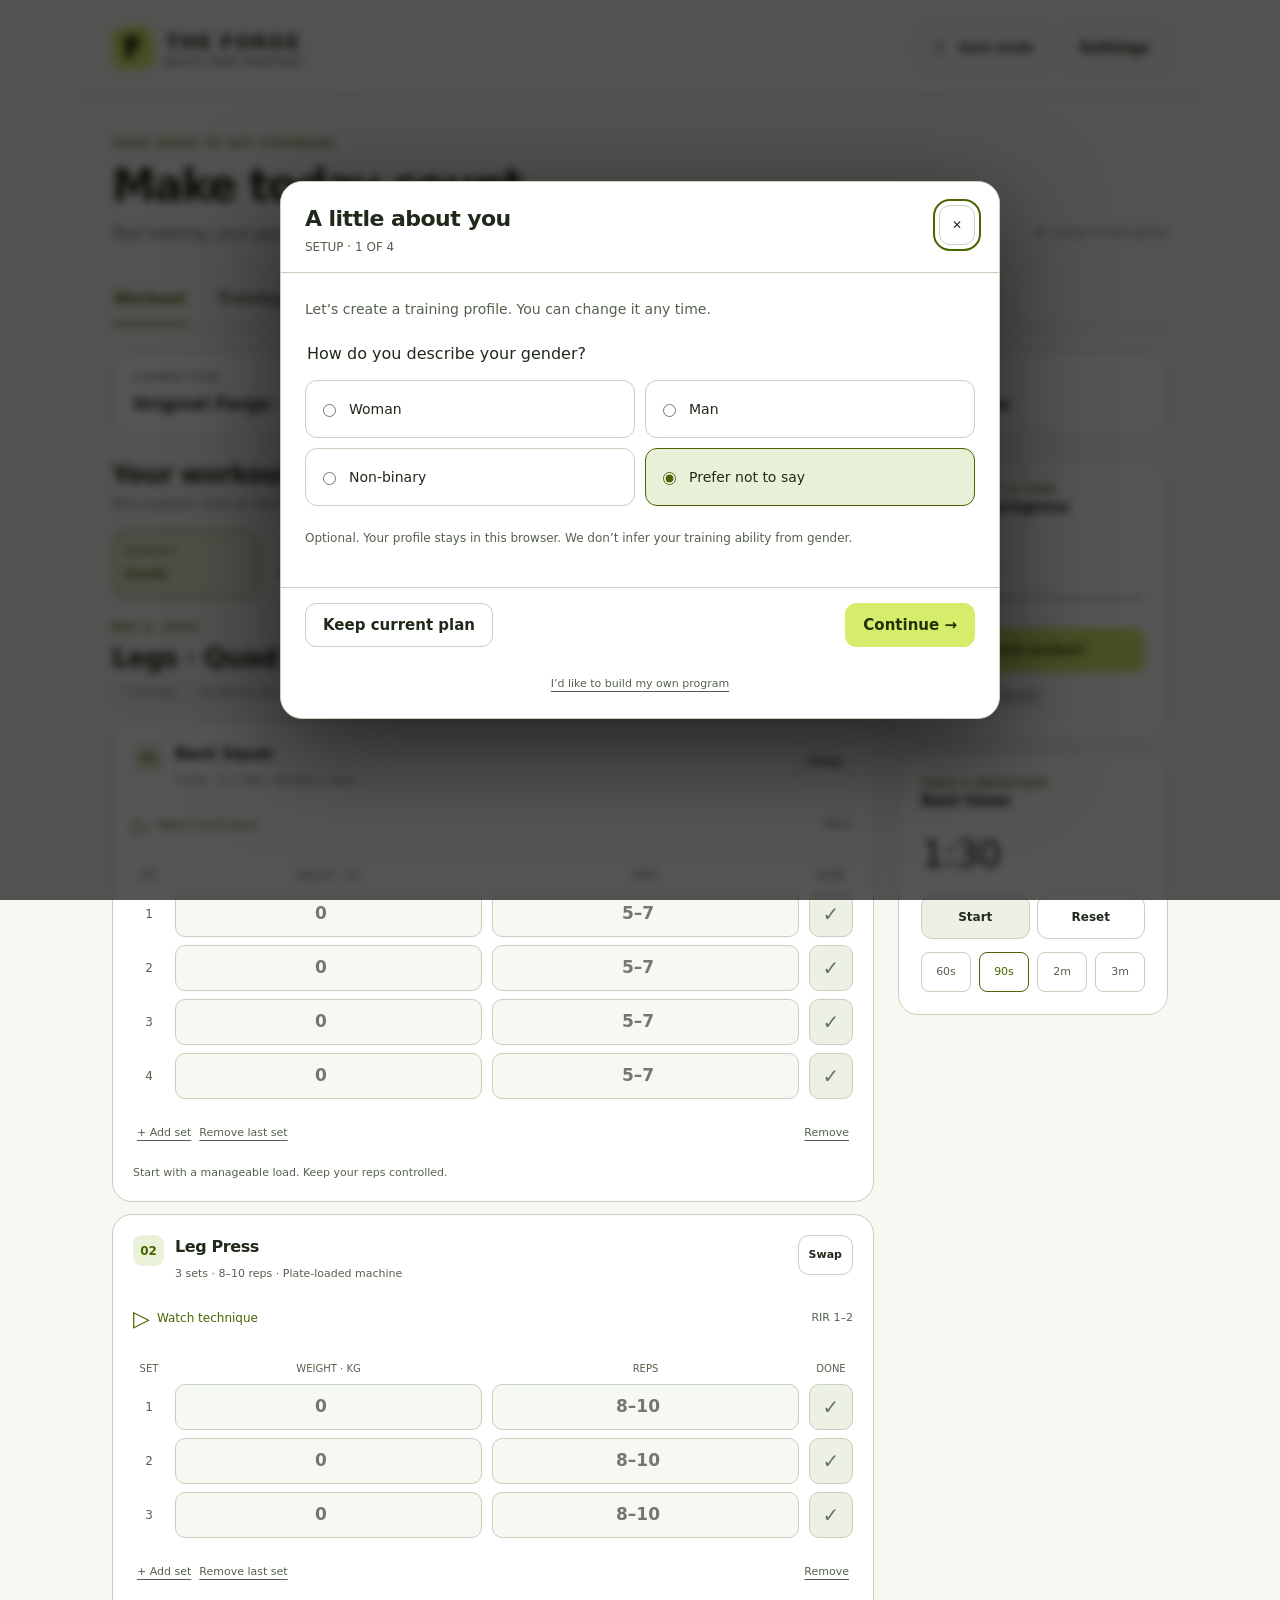
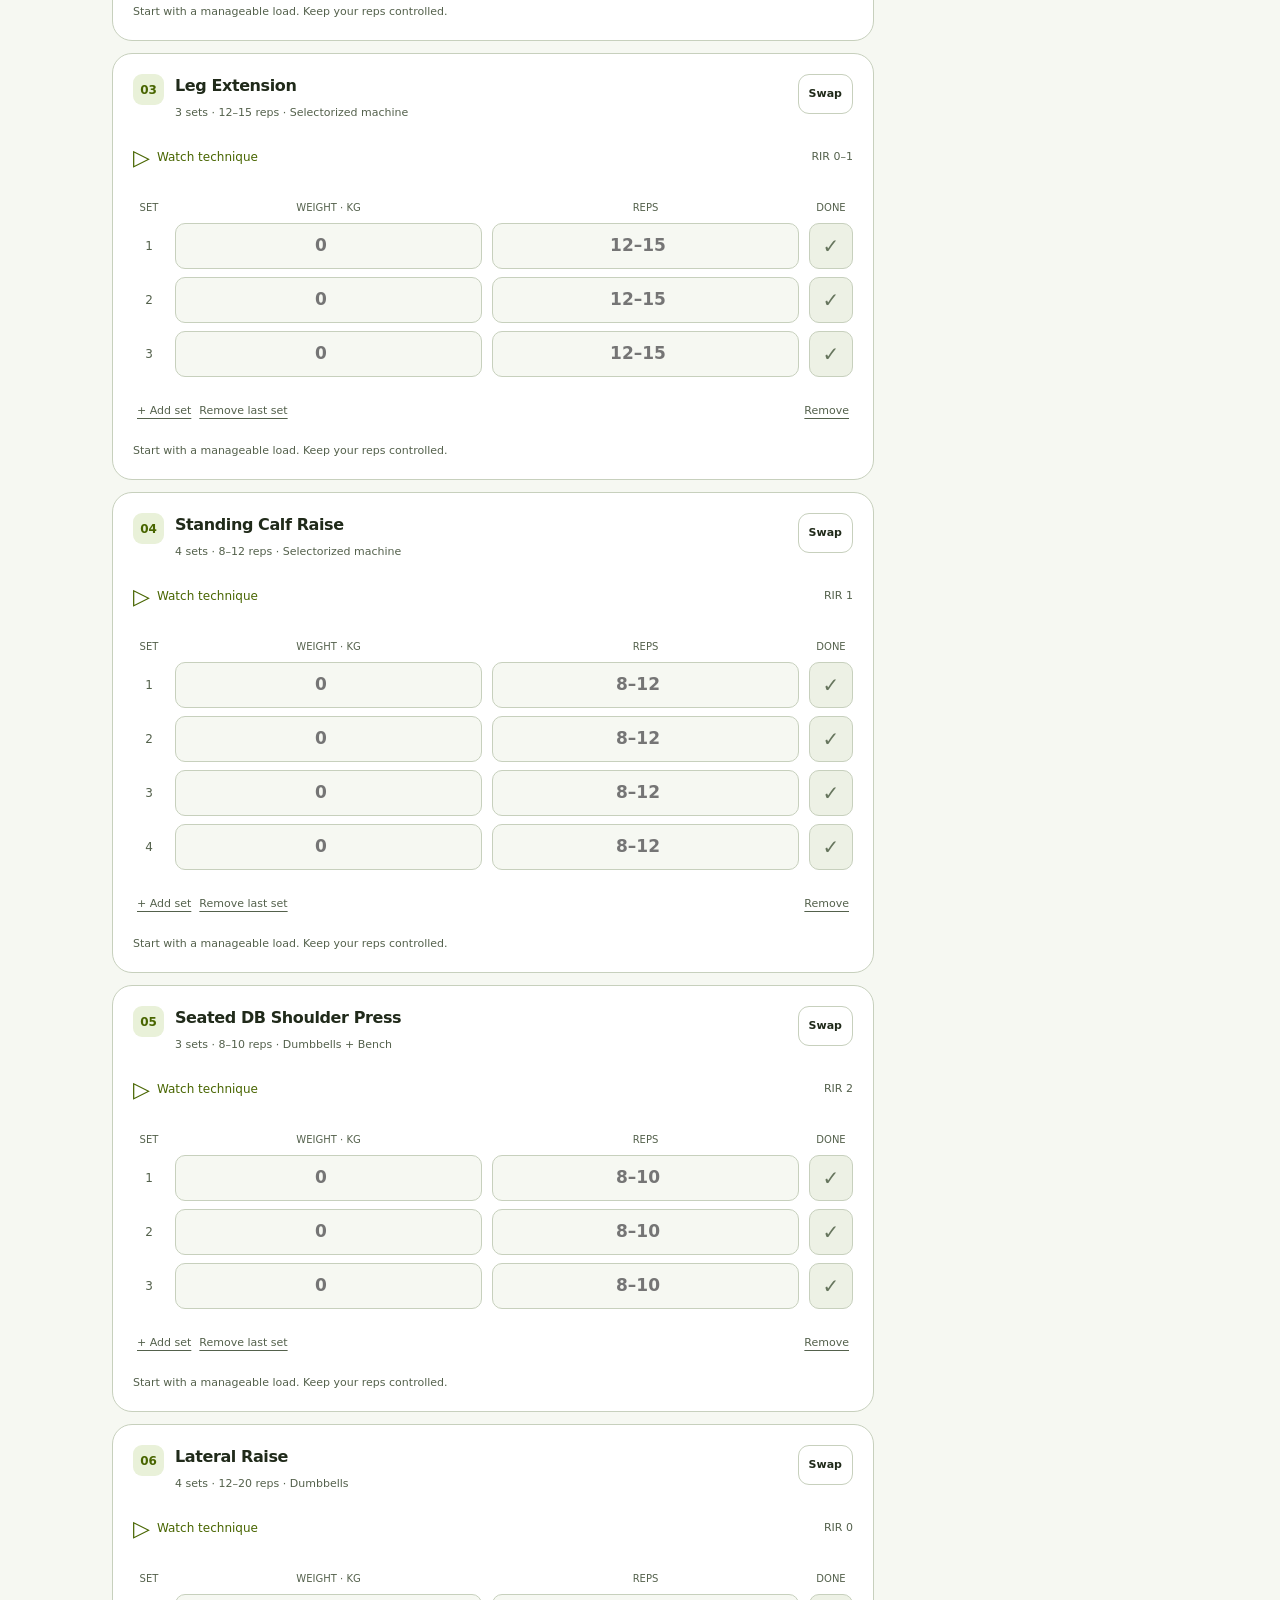
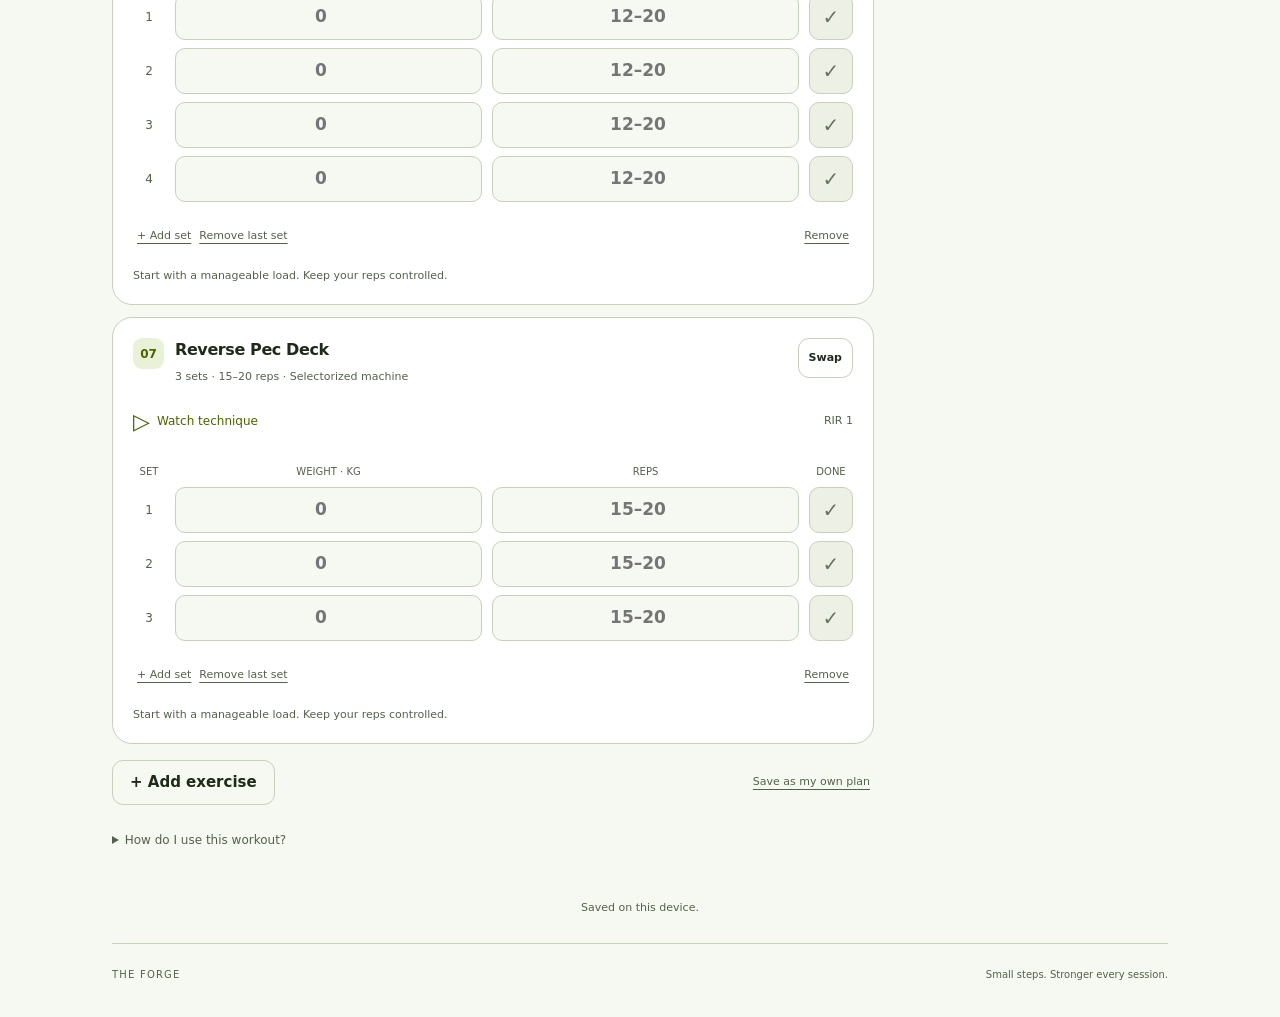
==== index.html @ 77ee07b4 "Phase 3: central exercise library and 30-program coverage" ====
<!doctype html>
<html lang="en" data-theme="dark">
<head>
  <meta charset="utf-8">
  <meta name="viewport" content="width=device-width, initial-scale=1, viewport-fit=cover">
  <meta name="theme-color" content="#111310">
  <meta name="description" content="Your training, your way. Choose a plan, swap exercises, and build your own workouts with THE FORGE.">
  <link rel="manifest" href="./manifest.webmanifest">
  <link rel="icon" href="./icon-192.png">
  <link rel="apple-touch-icon" href="./icon-192.png">
  <script src="./theme.js"></script>
  <link rel="stylesheet" href="./styles.css">
  <title>THE FORGE · Your training, your way</title>
  <script src="./exercises.js" defer></script>
  <script src="./data.js" defer></script>
  <script src="./model.js" defer></script>
  <script src="./app.js" defer></script>
</head>
<body>
  <a class="skip-link" href="#main">Skip to workout</a>
  <header class="app-header shell">
    <a class="brand" href="#workout" aria-label="The Forge home"><span class="brand-mark" aria-hidden="true">F</span><span>THE FORGE<small>BUILD YOUR EVERYDAY</small></span></a>
    <div class="header-actions">
      <button class="button subtle theme-toggle" id="themeToggle" type="button" aria-label="Switch to light mode" title="Switch to light mode"><span id="themeIcon" aria-hidden="true">☀</span><span class="theme-label" id="themeLabel">Light mode</span></button>
      <button class="button subtle" id="settingsBtn" title="Settings and backup">Settings</button>
    </div>
  </header>
  <main class="shell" id="main" tabindex="-1">
    <div class="welcome"><div><div class="eyebrow">YOUR SPACE TO GET STRONGER</div><h1>Make today count<span>.</span></h1><p>Your training, your pace. Let’s put in the work.</p></div><span class="local-label"><i></i> Saved on this device</span></div>
    <nav class="main-nav" aria-label="Main navigation">
      <button data-view="workout" aria-current="page">Workout</button>
      <button data-view="plans">Training plans</button>
      <button data-view="history">History</button>
    </nav>
    <div id="storageAlert" class="notice" role="alert" hidden></div>
    <section id="viewWorkout" aria-label="Your workout"></section>
    <section id="viewPlans" aria-label="Training plans" hidden></section>
    <section id="viewHistory" aria-label="Workout history" hidden></section>
    <p id="saveStatus" class="save-status" role="status">Your changes save automatically.</p>
    <footer>THE FORGE <span>Small steps. Stronger every session.</span></footer>
  </main>
  <dialog id="modal" aria-labelledby="modalTitle"><div id="modalContent"></div></dialog>
  <div id="toast" class="toast" role="status"></div>
  <noscript><p class="notice">Enable JavaScript to choose and log your workouts.</p></noscript>
</body>
</html>
---- styles.css ----
@charset "UTF-8";
:root{color-scheme:dark;--bg:#111310;--surface:#1a1d18;--raised:#22261f;--line:#33382e;--ink:#f1f3e9;--muted:#adb4a4;--accent:#e6fb78;--orange:#fa9b50;--good:#a6d7a1;--danger:#ffb1a3;--radius:20px;font-family:Inter,"Segoe UI",system-ui,sans-serif;font-size:15px;line-height:1.5}
*{box-sizing:border-box}body{margin:0;background:var(--bg);color:var(--ink)}button,input,select{font:inherit}button,a,input,select{touch-action:manipulation}button{cursor:pointer}button:disabled{opacity:.45;cursor:default}a{color:inherit}button,input,select,textarea{accent-color:var(--accent)}button:focus-visible,a:focus-visible,input:focus-visible,select:focus-visible,summary:focus-visible{outline:2px solid var(--accent);outline-offset:4px}[hidden]{display:none!important}.shell{width:min(1120px,100%);margin:auto;padding-inline:32px}.app-header{display:flex;align-items:center;justify-content:space-between;padding-block:26px;border-bottom:1px solid var(--line);gap:12px}.brand{text-decoration:none;display:flex;gap:12px;align-items:center;font-weight:900;font-size:19px;letter-spacing:.08em}.brand small{display:block;font-size:8px;letter-spacing:.22em;color:var(--muted);margin-top:1px}.brand-mark{display:grid;place-items:center;width:42px;height:42px;background:var(--action-bg);color:var(--action-ink);font-size:29px;font-weight:950;border-radius:12px;transform:rotate(-5deg)}.button{min-height:44px;padding:10px 17px;border:1px solid var(--line);background:var(--raised);color:var(--ink);border-radius:11px;font-weight:650;display:inline-flex;align-items:center;justify-content:center;gap:8px;text-decoration:none}.button:hover{border-color:var(--button-hover)}.button.primary{background:var(--action-bg);color:var(--action-ink);border-color:var(--action-bg)}.button.subtle{background:transparent}.button.danger{color:var(--danger)}.button.small{font-size:12px;padding:7px 12px;min-height:40px}.welcome{display:flex;align-items:end;justify-content:space-between;padding-block:38px 30px;gap:24px}.eyebrow{color:var(--accent);font-weight:750;font-size:10px;letter-spacing:.17em;text-transform:uppercase}h1{font-size:clamp(30px,4vw,44px);line-height:1.16;letter-spacing:-.045em;margin:9px 0 12px;font-weight:750}h1 span{color:var(--accent)}p{margin:0;color:var(--muted)}h2,h3{letter-spacing:-.025em;line-height:1.25}h2{font-size:25px;margin:0 0 10px}h3{font-size:18px;margin:0}.local-label{color:var(--muted);font-size:11px;white-space:nowrap;padding-bottom:4px}.local-label i{display:inline-block;width:6px;height:6px;border-radius:50%;background:var(--good);margin-right:7px}.main-nav{display:flex;border-bottom:1px solid var(--line);gap:28px;margin-bottom:26px}.main-nav button{background:transparent;color:var(--muted);border:0;min-height:50px;padding:0 2px;font-weight:700;border-bottom:2px solid transparent}.main-nav button[aria-current]{color:var(--accent);border-color:var(--accent)}.stats{display:grid;grid-template-columns:1.3fr 1fr 1fr;gap:12px;margin-bottom:24px}.stat{padding:17px 20px;background:var(--surface);border:1px solid var(--line);border-radius:15px}.stat small{display:block;color:var(--muted);font-size:11px;margin-bottom:5px}.stat strong{font-weight:650;font-size:17px}.stat em{color:var(--muted);font-style:normal;font-size:12px}.workout-layout{display:grid;grid-template-columns:minmax(0,1fr) 270px;gap:24px;align-items:start}.section-top{display:flex;align-items:center;justify-content:space-between;gap:14px;margin:0 0 16px}.section-top p{font-size:12px;margin-top:5px}.section-top h2{margin:0}.date-control{display:flex;align-items:center;gap:8px;color:var(--muted);font-size:12px;min-width:0}input,select{min-height:44px;border:1px solid var(--line);border-radius:10px;background:var(--bg);color:var(--ink);padding:9px 10px;max-width:100%}input[type=date]{font-size:12px;min-width:0}.day-tabs{display:flex;gap:8px;overflow-x:auto;padding:2px 2px 12px;scrollbar-width:thin}.day-tab{flex:1;min-width:100px;padding:12px 10px;border:1px solid var(--line);background:var(--surface);border-radius:12px;color:var(--muted);text-align:left;min-height:66px}.day-tab small{display:block;font-size:10px;margin-bottom:3px}.day-tab strong{font-size:12px;font-weight:650}.day-tab[aria-pressed=true]{color:var(--accent);border-color:var(--accent);background:var(--accent-soft)}.session-head{margin:10px 0 17px}.session-head h2{font-size:26px;margin:7px 0}.tags{display:flex;gap:7px;flex-wrap:wrap}.tag{font-size:10px;color:var(--muted);border:1px solid var(--line);border-radius:6px;padding:3px 7px}.exercise{background:var(--surface);border:1px solid var(--line);border-radius:var(--radius);padding:20px;margin-bottom:12px}.exercise.complete{border-color:var(--success-border)}.exercise-heading{display:flex;gap:12px;align-items:start;justify-content:space-between}.exercise-title{display:flex;align-items:start;gap:11px;min-width:0}.exercise-number{display:grid;place-items:center;border-radius:9px;width:31px;height:31px;flex-shrink:0;color:var(--accent);background:var(--accent-panel);font-size:12px;font-weight:700}.exercise h3{font-size:16px;margin:2px 0 4px;overflow-wrap:anywhere}.exercise small{font-size:11px;color:var(--muted)}.exercise-tools{display:flex;gap:5px}.exercise-tools .button{min-height:40px;font-size:11px;padding:8px 10px}.previous{font-size:11px;color:var(--orange);margin:13px 0 4px}.set-grid{display:grid;grid-template-columns:32px minmax(70px,1fr) minmax(70px,1fr) 44px;gap:10px;align-items:center;margin-top:8px}.set-grid.labels{font-size:10px;color:var(--muted);text-align:center;margin-top:18px}.set-num{text-align:center;color:var(--muted);font-size:12px}.set-grid input{width:100%;text-align:center;font-variant-numeric:tabular-nums;font-size:17px;font-weight:650;min-height:46px}.done{width:44px;height:46px;border:1px solid var(--line);border-radius:10px;background:var(--raised);color:var(--done-color);font-size:20px}.done[aria-pressed=true]{background:var(--action-bg);border-color:var(--action-bg);color:var(--action-ink)}.exercise-bottom{display:flex;gap:8px;justify-content:space-between;margin-top:12px;align-items:center}.text-button{background:none;border:0;color:var(--muted);padding:10px 4px;min-height:44px;font-size:11px;text-decoration:underline;text-underline-offset:4px}.text-button:hover{color:var(--ink)}.guidance{font-size:11px;color:var(--muted);margin-top:10px}.guidance.ready{color:var(--accent)}.side-card{background:var(--surface);border:1px solid var(--line);border-radius:var(--radius);padding:22px;margin-bottom:14px}.side-card h3{font-size:16px;margin-bottom:15px}.progress-count{display:flex;align-items:baseline;gap:7px;margin-top:12px}.progress-count strong{font-size:34px;font-weight:650;letter-spacing:-.05em}.progress-count span{color:var(--muted);font-size:12px}.progress-track{height:6px;background:var(--progress-track-bg);border-radius:6px;margin:12px 0 18px;overflow:hidden}.progress-bar{height:100%;background:var(--accent);transition:width .2s}.side-card .button{width:100%;margin-top:9px;font-size:12px}.side-card p{font-size:12px}.timer-value{font-size:38px;letter-spacing:-.04em;font-variant-numeric:tabular-nums;margin:8px 0 12px}.timer-actions{display:flex;gap:7px}.timer-actions .button{margin-top:0}.timer-presets{display:flex;gap:8px;margin-top:13px}.timer-presets button{flex:1;min-height:40px;background:transparent;border:1px solid var(--line);color:var(--muted);border-radius:8px;font-size:11px}.timer-presets button[aria-pressed=true]{color:var(--accent);border-color:var(--accent)}.help{font-size:12px;margin:16px 0}.help summary{color:var(--muted);cursor:pointer;padding-block:10px}.help p{padding-block:6px}.help a{color:var(--accent)}.toolbar{display:flex;gap:10px;flex-wrap:wrap;margin:20px 0}.toolbar label{display:flex;align-items:center;gap:8px;color:var(--muted);font-size:12px}.toolbar input{flex:1;min-width:150px}.plan-grid{display:grid;grid-template-columns:repeat(2,minmax(0,1fr));gap:16px}.plan-card{position:relative;background:var(--surface);border:1px solid var(--line);border-radius:var(--radius);padding:25px;display:flex;flex-direction:column;gap:14px}.plan-card.selected{border-color:var(--accent)}.plan-card .number{color:var(--accent);font-size:38px;line-height:1.1;font-weight:650;letter-spacing:-.05em}.plan-card .number span{font-size:12px;color:var(--muted);font-weight:400;letter-spacing:0;margin-left:7px}.plan-card p{font-size:13px}.plan-card .button{align-self:start;margin-top:auto}.plan-days{font-size:12px;line-height:1.8;color:var(--ink)}.plan-card.custom{background:radial-gradient(ellipse at 100% 0,var(--custom-glow),transparent 70%),var(--surface)}.pill{font-size:10px;color:var(--accent);border:1px solid var(--accent-border);border-radius:6px;padding:4px 8px;align-self:start}.empty-state{border:1px dashed var(--empty-border);border-radius:var(--radius);padding:35px;text-align:center;color:var(--muted)}.empty-state h3{color:var(--ink);margin-bottom:8px}.empty-state .button{margin-top:20px}.history-list{display:grid;gap:12px}.history-item{border:1px solid var(--line);background:var(--surface);border-radius:16px;padding:20px;display:flex;gap:20px;justify-content:space-between;align-items:center}.history-item p{font-size:12px;margin-top:7px}.history-item h3{font-size:16px}.history-actions{display:flex;gap:8px;flex-shrink:0}.save-status{font-size:11px;text-align:center;margin:25px 0;color:var(--muted);min-height:18px}footer{display:flex;justify-content:space-between;font-size:10px;color:var(--muted);border-top:1px solid var(--line);padding:23px 0 35px;letter-spacing:.12em}footer span{letter-spacing:0}.notice{padding:15px 18px;border:1px solid var(--notice-border);background:var(--notice-bg);border-radius:12px;margin-bottom:15px;font-size:13px;color:var(--notice-ink)}dialog{color:var(--ink);background:var(--surface);border:1px solid var(--line);border-radius:22px;padding:0;width:min(720px,calc(100% - 24px));max-height:90dvh;box-shadow:0 30px 100px #0009}dialog::backdrop{background:#000a;backdrop-filter:blur(4px)}.modal-header{position:sticky;top:0;background:var(--surface);display:flex;justify-content:space-between;align-items:start;gap:14px;padding:23px 24px 16px;border-bottom:1px solid var(--line);z-index:2}.modal-header h2{font-size:22px;margin-bottom:6px}.modal-header p{font-size:12px}.modal-body{padding:20px 24px 24px}.modal-footer{position:sticky;bottom:0;background:var(--surface);border-top:1px solid var(--line);padding:15px 24px;display:flex;justify-content:space-between;gap:14px;align-items:center}.modal-footer p{font-size:12px}.form-label{display:grid;gap:7px;font-size:12px;color:var(--muted);margin-bottom:14px}.library-list{display:grid;gap:8px;max-height:330px;overflow:auto}.library-item{border:1px solid var(--line);border-radius:12px;padding:12px;display:flex;justify-content:space-between;align-items:center;gap:12px}.library-item h3{font-size:14px}.library-item small{display:block;color:var(--muted);font-size:11px;margin-top:4px}.builder-list{display:grid;gap:10px;margin-top:18px}.builder-row{background:var(--bg);border:1px solid var(--line);padding:13px;border-radius:12px}.builder-row .section-top{margin-bottom:7px}.builder-row h3{font-size:14px}.builder-targets{display:grid;grid-template-columns:repeat(3,1fr);gap:8px}.builder-targets label{font-size:10px;color:var(--muted);display:grid;gap:4px}.builder-targets input{width:100%;font-size:14px}.settings-grid{display:grid;gap:12px}.settings-grid p{font-size:13px;line-height:1.7}.settings-grid .button{justify-self:start}.divider{height:1px;background:var(--line);margin:10px 0}.toast{position:fixed;bottom:25px;left:50%;transform:translate(-50%,20px);opacity:0;pointer-events:none;transition:.2s;background:var(--ink);color:var(--bg);padding:12px 20px;border-radius:12px;max-width:calc(100% - 32px);font-size:13px;box-shadow:0 10px 35px #0008;z-index:10}.toast.show{opacity:1;transform:translate(-50%,0)}.skip-link{position:fixed;top:8px;left:8px;transform:translateY(-200%);z-index:10;background:var(--action-bg);color:var(--action-ink);padding:12px}.skip-link:focus{transform:none}.wide-button{width:100%;margin-top:4px}.session-actions{display:flex;gap:12px;align-items:center;justify-content:space-between;margin-top:16px}.completed-banner{margin:15px 0;color:var(--accent);font-size:12px}.sticky-panel{position:sticky;top:20px}.muted{color:var(--muted)}
@media(max-width:850px){.shell{padding-inline:22px}.workout-layout{grid-template-columns:minmax(0,1fr) 235px;gap:16px}.side-card{padding:18px}.local-label{display:none}.stats{grid-template-columns:1.2fr 1fr 1fr}.stat{padding:14px}.stat strong{font-size:14px}}
@media(max-width:650px){.shell{padding-inline:16px}.app-header{padding-block:18px}.brand{font-size:16px;gap:9px}.brand-mark{width:36px;height:36px;font-size:26px}.app-header .button{font-size:10px;padding:8px 10px}.welcome{padding-block:28px 20px}.welcome p{font-size:12px}.eyebrow{font-size:9px}.main-nav{gap:25px;margin-bottom:20px}.main-nav button{font-size:13px}.workout-layout{display:flex;flex-direction:column;gap:20px}.workout-main,.workout-aside{width:100%}.workout-aside{order:-1}.sticky-panel{position:static;display:grid;grid-template-columns:1fr 1fr;gap:10px}.side-card{padding:15px;margin-bottom:0;border-radius:15px}.side-card h3{font-size:13px;margin-bottom:5px}.side-card .button{font-size:11px;padding-inline:8px;min-height:44px}.side-card .text-button{font-size:10px}.progress-count{margin-top:3px}.progress-count strong{font-size:28px}.progress-track{margin:7px 0 10px}.timer-value{font-size:29px;margin:3px 0 8px}.timer-presets{gap:5px;margin-top:8px}.timer-presets button{font-size:10px;min-height:35px}.stats{gap:7px;margin-bottom:16px;grid-template-columns:1.2fr .8fr .8fr}.stat{padding:11px}.stat small{font-size:9px}.stat strong{font-size:12px}.stat em{font-size:10px}.section-top{align-items:start;gap:8px}.section-top h2{font-size:20px}.date-control{display:grid;gap:3px;font-size:10px}.date-control input{font-size:11px;max-width:145px;padding:7px;min-height:40px}.exercise{padding:15px}.exercise-heading{gap:7px}.exercise-title{gap:8px}.exercise h3{font-size:14px}.exercise-number{width:26px;height:28px;font-size:10px}.exercise-tools .button{padding:7px 8px;font-size:10px}.exercise small{font-size:10px}.set-grid{gap:8px;grid-template-columns:26px minmax(60px,1fr) minmax(60px,1fr) 44px}.plan-grid{grid-template-columns:1fr}.plan-card{padding:22px}.history-item{align-items:start;flex-direction:column;gap:12px}.history-actions{width:100%}.history-actions .button{flex:1}.toolbar{gap:8px}.toolbar label{flex:1;min-width:110px;display:grid;gap:3px}.toolbar select{width:100%;font-size:12px}.modal-header{padding:18px 16px 12px}.modal-body{padding:16px}.modal-footer{padding:12px 16px}.modal-footer .button{font-size:12px}.builder-targets input{padding:8px}.session-head h2{font-size:23px}footer{font-size:9px}footer span{max-width:160px;text-align:right}.help{margin-top:12px}.session-actions{gap:8px}.session-actions .button{font-size:12px}}
.exercise-video-row{display:flex;justify-content:space-between;align-items:center;gap:12px;margin-top:10px}.video-button{border:0;background:transparent;color:var(--accent);font-size:12px;padding:8px 0;min-height:44px;display:inline-flex;align-items:center;gap:7px;white-space:nowrap}.video-button span{font-size:22px}.video-frame{aspect-ratio:16/9;background:#000}.video-frame iframe{width:100%;height:100%;border:0;display:block}.video-note{font-size:12px;line-height:1.7}.video-note a{color:var(--accent)}.preview-title{margin:24px 0 14px}.recommendation{padding:22px;border:1px solid var(--recommendation-border);border-radius:16px;background:var(--recommendation-bg);margin-top:22px;display:grid;gap:12px}.recommendation p{font-size:13px}.recommendation .button{justify-self:start}.plan-buttons{display:flex;gap:10px;flex-wrap:wrap;margin-top:auto}.choice-grid{border:0;padding:0;margin:22px 0;display:grid;grid-template-columns:1fr 1fr;gap:10px}.choice-grid legend{font-size:16px;margin-bottom:14px}.choice{border:1px solid var(--line);border-radius:12px;display:flex;align-items:center;gap:10px;padding:12px;min-height:58px;font-size:14px}.choice:has(input:checked){border-color:var(--accent);background:var(--choice-bg)}.choice input{min-height:0;max-width:20px}.onboarding{padding-block:26px}.onboarding>p{font-size:14px}.privacy-note{font-size:12px!important;line-height:1.7}.weight-label{margin-top:20px}.weight-label input{font-size:24px}.setup-custom{text-align:center;padding:0 15px 12px}.error-text{color:var(--danger)!important;font-size:13px;margin-top:12px}.builder-daybar{display:flex;align-items:center;gap:12px}.builder-daybar label{flex:1}.library-tools{display:flex;align-items:center;gap:16px}input[aria-invalid=true]{border-color:var(--danger)}
@media(max-width:650px){.exercise-video-row{align-items:start;gap:8px}.exercise-video-row>small{padding-top:12px;max-width:145px;text-align:right;font-size:9px}.video-button{font-size:11px}.choice-grid{gap:8px}.choice{font-size:12px;padding:10px}.plan-buttons .button{font-size:12px}.library-tools{gap:12px}}
@media(prefers-reduced-motion:reduce){*,*::before,*::after{transition:none!important;scroll-behavior:auto!important}}

@media(max-width:650px){.workout-aside .side-card .eyebrow{display:none}.workout-aside .side-card{padding:12px}.workout-aside .side-card h3{font-size:11px;margin:0}.workout-aside .progress-count{margin:0;line-height:1.1}.workout-aside .progress-count strong{font-size:24px}.workout-aside .progress-track{margin:6px 0}.workout-aside .side-card .text-button{display:none}.workout-aside .side-card .button{margin-top:5px}.workout-aside .timer-value{font-size:24px;line-height:1.2;margin:3px 0}.workout-aside .timer-presets{display:none}.welcome{padding-block:24px 16px}.welcome h1{margin:7px 0 9px}.welcome p{font-size:11px}.main-nav{margin-bottom:17px}.sticky-panel{gap:9px}.workout-layout{gap:17px}}

/* Shared theme tokens keep text, controls and dialogs in the same palette. */
:root{--action-bg:#e6fb78;--action-ink:#1d2410;--button-hover:#66705a;--accent-soft:#242a18;--success-border:#52634a;--accent-panel:#2c3222;--done-color:#acb3a0;--progress-track-bg:#33392c;--custom-glow:#343d20;--accent-border:#546330;--empty-border:#4c5542;--notice-border:#a97c42;--notice-bg:#3b2f1e;--notice-ink:#f5d3a3;--recommendation-border:#57643c;--recommendation-bg:#222a18;--choice-bg:#2c3320}
:root[data-theme="light"]{color-scheme:light;--bg:#f6f8f2;--surface:#ffffff;--raised:#edf1e5;--line:#c7d0bd;--ink:#202a1a;--muted:#54614c;--accent:#486500;--orange:#8b4c16;--good:#387142;--danger:#a93325;--action-bg:#d6ec6b;--action-ink:#233008;--button-hover:#718362;--accent-soft:#e7efd4;--success-border:#6b8a52;--accent-panel:#e9f1d9;--done-color:#66755d;--progress-track-bg:#dbe2d2;--custom-glow:#e8f0d5;--accent-border:#9eb56b;--empty-border:#8e9e80;--notice-border:#b18132;--notice-bg:#fff3d7;--notice-ink:#6b470b;--recommendation-border:#afc18a;--recommendation-bg:#eef4e1;--choice-bg:#e8f0d8}
.header-actions{display:flex;align-items:center;gap:10px;flex-shrink:0}.theme-toggle{gap:8px;white-space:nowrap}#themeIcon{font-size:20px;line-height:1}.theme-label{font-size:12px}.settings-grid .form-label{margin:0;max-width:320px}
@media(max-width:650px){.header-actions{gap:6px}.app-header{gap:8px}.app-header .theme-toggle{width:44px;min-width:44px;min-height:44px;padding:8px}.theme-label{display:none}.app-header #settingsBtn{padding-inline:10px}}

/* Location and home equipment choices in setup step 3. */
.location-choices{grid-template-columns:1fr}
.location-choices .choice{align-items:flex-start}
.location-choices .choice input{flex-shrink:0;margin-top:5px}
.location-choices .choice span{min-width:0}
.location-choices .choice strong{display:block;margin-bottom:6px}
.location-choices .choice small{display:block;line-height:1.6;color:var(--muted)}
#homeEquipmentFollowup[hidden]{display:none}
.equipment-help{grid-column:1/-1;margin:0}
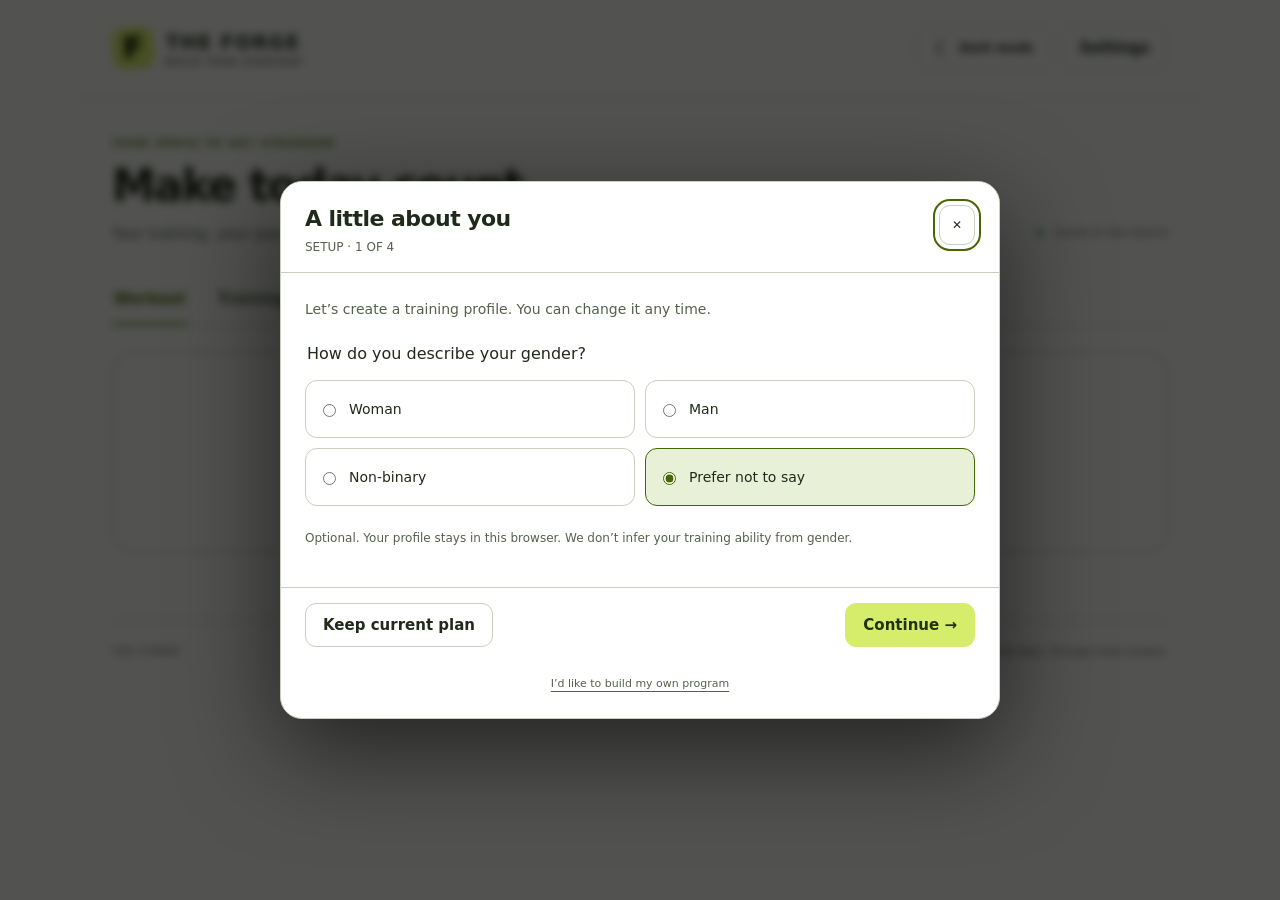
==== commit 3dee9ed9: "Complete 30-program training app, combined plans and exercise videos" ====
--- a/index.html
+++ b/index.html
@@ -1,46 +1,51 @@
-<!doctype html>
-<html lang="en" data-theme="dark">
-<head>
-  <meta charset="utf-8">
-  <meta name="viewport" content="width=device-width, initial-scale=1, viewport-fit=cover">
-  <meta name="theme-color" content="#111310">
-  <meta name="description" content="Your training, your way. Choose a plan, swap exercises, and build your own workouts with THE FORGE.">
-  <link rel="manifest" href="./manifest.webmanifest">
-  <link rel="icon" href="./icon-192.png">
-  <link rel="apple-touch-icon" href="./icon-192.png">
-  <script src="./theme.js"></script>
-  <link rel="stylesheet" href="./styles.css">
-  <title>THE FORGE · Your training, your way</title>
-  <script src="./exercises.js" defer></script>
-  <script src="./data.js" defer></script>
-  <script src="./model.js" defer></script>
-  <script src="./app.js" defer></script>
-</head>
-<body>
-  <a class="skip-link" href="#main">Skip to workout</a>
-  <header class="app-header shell">
-    <a class="brand" href="#workout" aria-label="The Forge home"><span class="brand-mark" aria-hidden="true">F</span><span>THE FORGE<small>BUILD YOUR EVERYDAY</small></span></a>
-    <div class="header-actions">
-      <button class="button subtle theme-toggle" id="themeToggle" type="button" aria-label="Switch to light mode" title="Switch to light mode"><span id="themeIcon" aria-hidden="true">☀</span><span class="theme-label" id="themeLabel">Light mode</span></button>
-      <button class="button subtle" id="settingsBtn" title="Settings and backup">Settings</button>
-    </div>
-  </header>
-  <main class="shell" id="main" tabindex="-1">
-    <div class="welcome"><div><div class="eyebrow">YOUR SPACE TO GET STRONGER</div><h1>Make today count<span>.</span></h1><p>Your training, your pace. Let’s put in the work.</p></div><span class="local-label"><i></i> Saved on this device</span></div>
-    <nav class="main-nav" aria-label="Main navigation">
-      <button data-view="workout" aria-current="page">Workout</button>
-      <button data-view="plans">Training plans</button>
-      <button data-view="history">History</button>
-    </nav>
-    <div id="storageAlert" class="notice" role="alert" hidden></div>
-    <section id="viewWorkout" aria-label="Your workout"></section>
-    <section id="viewPlans" aria-label="Training plans" hidden></section>
-    <section id="viewHistory" aria-label="Workout history" hidden></section>
-    <p id="saveStatus" class="save-status" role="status">Your changes save automatically.</p>
-    <footer>THE FORGE <span>Small steps. Stronger every session.</span></footer>
-  </main>
-  <dialog id="modal" aria-labelledby="modalTitle"><div id="modalContent"></div></dialog>
-  <div id="toast" class="toast" role="status"></div>
-  <noscript><p class="notice">Enable JavaScript to choose and log your workouts.</p></noscript>
-</body>
-</html>
+<!doctype html>
+<html lang="en" data-theme="dark">
+<head>
+  <meta charset="utf-8">
+  <meta name="viewport" content="width=device-width, initial-scale=1, viewport-fit=cover">
+  <meta name="theme-color" content="#111310">
+  <meta name="description" content="Your training, your way. Choose a plan, swap exercises, and build your own workouts with THE FORGE.">
+  <link rel="manifest" href="./manifest.webmanifest">
+  <link rel="icon" href="./icon-192.png">
+  <link rel="apple-touch-icon" href="./icon-192.png">
+  <script src="./theme.js"></script>
+  <link rel="stylesheet" href="./styles.css">
+  <title>THE FORGE · Your training, your way</title>
+  <script src="./exercises.js" defer></script>
+  <script src="./programs.js" defer></script>
+  <script src="./data.js" defer></script>
+  <script src="./program-model.js" defer></script>
+  <script src="./model.js" defer></script>
+  <script src="./program-ui.js" defer></script>
+  <script src="./app.js" defer></script>
+</head>
+<body>
+  <a class="skip-link" href="#main">Skip to workout</a>
+  <header class="app-header shell">
+    <a class="brand" href="#workout" aria-label="The Forge home"><span class="brand-mark" aria-hidden="true">F</span><span>THE FORGE<small>BUILD YOUR EVERYDAY</small></span></a>
+    <div class="header-actions">
+      <button class="button subtle theme-toggle" id="themeToggle" type="button" aria-label="Switch to light mode" title="Switch to light mode"><span id="themeIcon" aria-hidden="true">☀</span><span class="theme-label" id="themeLabel">Light mode</span></button>
+      <button class="button subtle" id="settingsBtn" title="Settings and backup">Settings</button>
+    </div>
+  </header>
+  <main class="shell" id="main" tabindex="-1">
+    <div class="welcome"><div><div class="eyebrow">YOUR SPACE TO GET STRONGER</div><h1>Make today count<span>.</span></h1><p>Your training, your pace. Let’s put in the work.</p></div><span class="local-label"><i></i> Saved on this device</span></div>
+    <nav class="main-nav" aria-label="Main navigation">
+      <button data-view="workout" aria-current="page">Workout</button>
+      <button data-view="plans">Training plans</button>
+      <button data-view="calendar">My week</button>
+      <button data-view="history">History</button>
+    </nav>
+    <div id="storageAlert" class="notice" role="alert" hidden></div>
+    <section id="viewWorkout" aria-label="Your workout"></section>
+    <section id="viewPlans" aria-label="Training plans" hidden></section>
+    <section id="viewHistory" aria-label="Workout history" hidden></section>
+    <section id="viewCalendar" aria-label="Combined weekly calendar" hidden></section>
+    <p id="saveStatus" class="save-status" role="status">Your changes save automatically.</p>
+    <footer>THE FORGE <span>Small steps. Stronger every session.</span></footer>
+  </main>
+  <dialog id="modal" aria-labelledby="modalTitle"><div id="modalContent"></div></dialog>
+  <div id="toast" class="toast" role="status"></div>
+  <noscript><p class="notice">Enable JavaScript to choose and log your workouts.</p></noscript>
+</body>
+</html>
--- a/styles.css
+++ b/styles.css
@@ -1,26 +1,74 @@
-@charset "UTF-8";
-:root{color-scheme:dark;--bg:#111310;--surface:#1a1d18;--raised:#22261f;--line:#33382e;--ink:#f1f3e9;--muted:#adb4a4;--accent:#e6fb78;--orange:#fa9b50;--good:#a6d7a1;--danger:#ffb1a3;--radius:20px;font-family:Inter,"Segoe UI",system-ui,sans-serif;font-size:15px;line-height:1.5}
-*{box-sizing:border-box}body{margin:0;background:var(--bg);color:var(--ink)}button,input,select{font:inherit}button,a,input,select{touch-action:manipulation}button{cursor:pointer}button:disabled{opacity:.45;cursor:default}a{color:inherit}button,input,select,textarea{accent-color:var(--accent)}button:focus-visible,a:focus-visible,input:focus-visible,select:focus-visible,summary:focus-visible{outline:2px solid var(--accent);outline-offset:4px}[hidden]{display:none!important}.shell{width:min(1120px,100%);margin:auto;padding-inline:32px}.app-header{display:flex;align-items:center;justify-content:space-between;padding-block:26px;border-bottom:1px solid var(--line);gap:12px}.brand{text-decoration:none;display:flex;gap:12px;align-items:center;font-weight:900;font-size:19px;letter-spacing:.08em}.brand small{display:block;font-size:8px;letter-spacing:.22em;color:var(--muted);margin-top:1px}.brand-mark{display:grid;place-items:center;width:42px;height:42px;background:var(--action-bg);color:var(--action-ink);font-size:29px;font-weight:950;border-radius:12px;transform:rotate(-5deg)}.button{min-height:44px;padding:10px 17px;border:1px solid var(--line);background:var(--raised);color:var(--ink);border-radius:11px;font-weight:650;display:inline-flex;align-items:center;justify-content:center;gap:8px;text-decoration:none}.button:hover{border-color:var(--button-hover)}.button.primary{background:var(--action-bg);color:var(--action-ink);border-color:var(--action-bg)}.button.subtle{background:transparent}.button.danger{color:var(--danger)}.button.small{font-size:12px;padding:7px 12px;min-height:40px}.welcome{display:flex;align-items:end;justify-content:space-between;padding-block:38px 30px;gap:24px}.eyebrow{color:var(--accent);font-weight:750;font-size:10px;letter-spacing:.17em;text-transform:uppercase}h1{font-size:clamp(30px,4vw,44px);line-height:1.16;letter-spacing:-.045em;margin:9px 0 12px;font-weight:750}h1 span{color:var(--accent)}p{margin:0;color:var(--muted)}h2,h3{letter-spacing:-.025em;line-height:1.25}h2{font-size:25px;margin:0 0 10px}h3{font-size:18px;margin:0}.local-label{color:var(--muted);font-size:11px;white-space:nowrap;padding-bottom:4px}.local-label i{display:inline-block;width:6px;height:6px;border-radius:50%;background:var(--good);margin-right:7px}.main-nav{display:flex;border-bottom:1px solid var(--line);gap:28px;margin-bottom:26px}.main-nav button{background:transparent;color:var(--muted);border:0;min-height:50px;padding:0 2px;font-weight:700;border-bottom:2px solid transparent}.main-nav button[aria-current]{color:var(--accent);border-color:var(--accent)}.stats{display:grid;grid-template-columns:1.3fr 1fr 1fr;gap:12px;margin-bottom:24px}.stat{padding:17px 20px;background:var(--surface);border:1px solid var(--line);border-radius:15px}.stat small{display:block;color:var(--muted);font-size:11px;margin-bottom:5px}.stat strong{font-weight:650;font-size:17px}.stat em{color:var(--muted);font-style:normal;font-size:12px}.workout-layout{display:grid;grid-template-columns:minmax(0,1fr) 270px;gap:24px;align-items:start}.section-top{display:flex;align-items:center;justify-content:space-between;gap:14px;margin:0 0 16px}.section-top p{font-size:12px;margin-top:5px}.section-top h2{margin:0}.date-control{display:flex;align-items:center;gap:8px;color:var(--muted);font-size:12px;min-width:0}input,select{min-height:44px;border:1px solid var(--line);border-radius:10px;background:var(--bg);color:var(--ink);padding:9px 10px;max-width:100%}input[type=date]{font-size:12px;min-width:0}.day-tabs{display:flex;gap:8px;overflow-x:auto;padding:2px 2px 12px;scrollbar-width:thin}.day-tab{flex:1;min-width:100px;padding:12px 10px;border:1px solid var(--line);background:var(--surface);border-radius:12px;color:var(--muted);text-align:left;min-height:66px}.day-tab small{display:block;font-size:10px;margin-bottom:3px}.day-tab strong{font-size:12px;font-weight:650}.day-tab[aria-pressed=true]{color:var(--accent);border-color:var(--accent);background:var(--accent-soft)}.session-head{margin:10px 0 17px}.session-head h2{font-size:26px;margin:7px 0}.tags{display:flex;gap:7px;flex-wrap:wrap}.tag{font-size:10px;color:var(--muted);border:1px solid var(--line);border-radius:6px;padding:3px 7px}.exercise{background:var(--surface);border:1px solid var(--line);border-radius:var(--radius);padding:20px;margin-bottom:12px}.exercise.complete{border-color:var(--success-border)}.exercise-heading{display:flex;gap:12px;align-items:start;justify-content:space-between}.exercise-title{display:flex;align-items:start;gap:11px;min-width:0}.exercise-number{display:grid;place-items:center;border-radius:9px;width:31px;height:31px;flex-shrink:0;color:var(--accent);background:var(--accent-panel);font-size:12px;font-weight:700}.exercise h3{font-size:16px;margin:2px 0 4px;overflow-wrap:anywhere}.exercise small{font-size:11px;color:var(--muted)}.exercise-tools{display:flex;gap:5px}.exercise-tools .button{min-height:40px;font-size:11px;padding:8px 10px}.previous{font-size:11px;color:var(--orange);margin:13px 0 4px}.set-grid{display:grid;grid-template-columns:32px minmax(70px,1fr) minmax(70px,1fr) 44px;gap:10px;align-items:center;margin-top:8px}.set-grid.labels{font-size:10px;color:var(--muted);text-align:center;margin-top:18px}.set-num{text-align:center;color:var(--muted);font-size:12px}.set-grid input{width:100%;text-align:center;font-variant-numeric:tabular-nums;font-size:17px;font-weight:650;min-height:46px}.done{width:44px;height:46px;border:1px solid var(--line);border-radius:10px;background:var(--raised);color:var(--done-color);font-size:20px}.done[aria-pressed=true]{background:var(--action-bg);border-color:var(--action-bg);color:var(--action-ink)}.exercise-bottom{display:flex;gap:8px;justify-content:space-between;margin-top:12px;align-items:center}.text-button{background:none;border:0;color:var(--muted);padding:10px 4px;min-height:44px;font-size:11px;text-decoration:underline;text-underline-offset:4px}.text-button:hover{color:var(--ink)}.guidance{font-size:11px;color:var(--muted);margin-top:10px}.guidance.ready{color:var(--accent)}.side-card{background:var(--surface);border:1px solid var(--line);border-radius:var(--radius);padding:22px;margin-bottom:14px}.side-card h3{font-size:16px;margin-bottom:15px}.progress-count{display:flex;align-items:baseline;gap:7px;margin-top:12px}.progress-count strong{font-size:34px;font-weight:650;letter-spacing:-.05em}.progress-count span{color:var(--muted);font-size:12px}.progress-track{height:6px;background:var(--progress-track-bg);border-radius:6px;margin:12px 0 18px;overflow:hidden}.progress-bar{height:100%;background:var(--accent);transition:width .2s}.side-card .button{width:100%;margin-top:9px;font-size:12px}.side-card p{font-size:12px}.timer-value{font-size:38px;letter-spacing:-.04em;font-variant-numeric:tabular-nums;margin:8px 0 12px}.timer-actions{display:flex;gap:7px}.timer-actions .button{margin-top:0}.timer-presets{display:flex;gap:8px;margin-top:13px}.timer-presets button{flex:1;min-height:40px;background:transparent;border:1px solid var(--line);color:var(--muted);border-radius:8px;font-size:11px}.timer-presets button[aria-pressed=true]{color:var(--accent);border-color:var(--accent)}.help{font-size:12px;margin:16px 0}.help summary{color:var(--muted);cursor:pointer;padding-block:10px}.help p{padding-block:6px}.help a{color:var(--accent)}.toolbar{display:flex;gap:10px;flex-wrap:wrap;margin:20px 0}.toolbar label{display:flex;align-items:center;gap:8px;color:var(--muted);font-size:12px}.toolbar input{flex:1;min-width:150px}.plan-grid{display:grid;grid-template-columns:repeat(2,minmax(0,1fr));gap:16px}.plan-card{position:relative;background:var(--surface);border:1px solid var(--line);border-radius:var(--radius);padding:25px;display:flex;flex-direction:column;gap:14px}.plan-card.selected{border-color:var(--accent)}.plan-card .number{color:var(--accent);font-size:38px;line-height:1.1;font-weight:650;letter-spacing:-.05em}.plan-card .number span{font-size:12px;color:var(--muted);font-weight:400;letter-spacing:0;margin-left:7px}.plan-card p{font-size:13px}.plan-card .button{align-self:start;margin-top:auto}.plan-days{font-size:12px;line-height:1.8;color:var(--ink)}.plan-card.custom{background:radial-gradient(ellipse at 100% 0,var(--custom-glow),transparent 70%),var(--surface)}.pill{font-size:10px;color:var(--accent);border:1px solid var(--accent-border);border-radius:6px;padding:4px 8px;align-self:start}.empty-state{border:1px dashed var(--empty-border);border-radius:var(--radius);padding:35px;text-align:center;color:var(--muted)}.empty-state h3{color:var(--ink);margin-bottom:8px}.empty-state .button{margin-top:20px}.history-list{display:grid;gap:12px}.history-item{border:1px solid var(--line);background:var(--surface);border-radius:16px;padding:20px;display:flex;gap:20px;justify-content:space-between;align-items:center}.history-item p{font-size:12px;margin-top:7px}.history-item h3{font-size:16px}.history-actions{display:flex;gap:8px;flex-shrink:0}.save-status{font-size:11px;text-align:center;margin:25px 0;color:var(--muted);min-height:18px}footer{display:flex;justify-content:space-between;font-size:10px;color:var(--muted);border-top:1px solid var(--line);padding:23px 0 35px;letter-spacing:.12em}footer span{letter-spacing:0}.notice{padding:15px 18px;border:1px solid var(--notice-border);background:var(--notice-bg);border-radius:12px;margin-bottom:15px;font-size:13px;color:var(--notice-ink)}dialog{color:var(--ink);background:var(--surface);border:1px solid var(--line);border-radius:22px;padding:0;width:min(720px,calc(100% - 24px));max-height:90dvh;box-shadow:0 30px 100px #0009}dialog::backdrop{background:#000a;backdrop-filter:blur(4px)}.modal-header{position:sticky;top:0;background:var(--surface);display:flex;justify-content:space-between;align-items:start;gap:14px;padding:23px 24px 16px;border-bottom:1px solid var(--line);z-index:2}.modal-header h2{font-size:22px;margin-bottom:6px}.modal-header p{font-size:12px}.modal-body{padding:20px 24px 24px}.modal-footer{position:sticky;bottom:0;background:var(--surface);border-top:1px solid var(--line);padding:15px 24px;display:flex;justify-content:space-between;gap:14px;align-items:center}.modal-footer p{font-size:12px}.form-label{display:grid;gap:7px;font-size:12px;color:var(--muted);margin-bottom:14px}.library-list{display:grid;gap:8px;max-height:330px;overflow:auto}.library-item{border:1px solid var(--line);border-radius:12px;padding:12px;display:flex;justify-content:space-between;align-items:center;gap:12px}.library-item h3{font-size:14px}.library-item small{display:block;color:var(--muted);font-size:11px;margin-top:4px}.builder-list{display:grid;gap:10px;margin-top:18px}.builder-row{background:var(--bg);border:1px solid var(--line);padding:13px;border-radius:12px}.builder-row .section-top{margin-bottom:7px}.builder-row h3{font-size:14px}.builder-targets{display:grid;grid-template-columns:repeat(3,1fr);gap:8px}.builder-targets label{font-size:10px;color:var(--muted);display:grid;gap:4px}.builder-targets input{width:100%;font-size:14px}.settings-grid{display:grid;gap:12px}.settings-grid p{font-size:13px;line-height:1.7}.settings-grid .button{justify-self:start}.divider{height:1px;background:var(--line);margin:10px 0}.toast{position:fixed;bottom:25px;left:50%;transform:translate(-50%,20px);opacity:0;pointer-events:none;transition:.2s;background:var(--ink);color:var(--bg);padding:12px 20px;border-radius:12px;max-width:calc(100% - 32px);font-size:13px;box-shadow:0 10px 35px #0008;z-index:10}.toast.show{opacity:1;transform:translate(-50%,0)}.skip-link{position:fixed;top:8px;left:8px;transform:translateY(-200%);z-index:10;background:var(--action-bg);color:var(--action-ink);padding:12px}.skip-link:focus{transform:none}.wide-button{width:100%;margin-top:4px}.session-actions{display:flex;gap:12px;align-items:center;justify-content:space-between;margin-top:16px}.completed-banner{margin:15px 0;color:var(--accent);font-size:12px}.sticky-panel{position:sticky;top:20px}.muted{color:var(--muted)}
-@media(max-width:850px){.shell{padding-inline:22px}.workout-layout{grid-template-columns:minmax(0,1fr) 235px;gap:16px}.side-card{padding:18px}.local-label{display:none}.stats{grid-template-columns:1.2fr 1fr 1fr}.stat{padding:14px}.stat strong{font-size:14px}}
-@media(max-width:650px){.shell{padding-inline:16px}.app-header{padding-block:18px}.brand{font-size:16px;gap:9px}.brand-mark{width:36px;height:36px;font-size:26px}.app-header .button{font-size:10px;padding:8px 10px}.welcome{padding-block:28px 20px}.welcome p{font-size:12px}.eyebrow{font-size:9px}.main-nav{gap:25px;margin-bottom:20px}.main-nav button{font-size:13px}.workout-layout{display:flex;flex-direction:column;gap:20px}.workout-main,.workout-aside{width:100%}.workout-aside{order:-1}.sticky-panel{position:static;display:grid;grid-template-columns:1fr 1fr;gap:10px}.side-card{padding:15px;margin-bottom:0;border-radius:15px}.side-card h3{font-size:13px;margin-bottom:5px}.side-card .button{font-size:11px;padding-inline:8px;min-height:44px}.side-card .text-button{font-size:10px}.progress-count{margin-top:3px}.progress-count strong{font-size:28px}.progress-track{margin:7px 0 10px}.timer-value{font-size:29px;margin:3px 0 8px}.timer-presets{gap:5px;margin-top:8px}.timer-presets button{font-size:10px;min-height:35px}.stats{gap:7px;margin-bottom:16px;grid-template-columns:1.2fr .8fr .8fr}.stat{padding:11px}.stat small{font-size:9px}.stat strong{font-size:12px}.stat em{font-size:10px}.section-top{align-items:start;gap:8px}.section-top h2{font-size:20px}.date-control{display:grid;gap:3px;font-size:10px}.date-control input{font-size:11px;max-width:145px;padding:7px;min-height:40px}.exercise{padding:15px}.exercise-heading{gap:7px}.exercise-title{gap:8px}.exercise h3{font-size:14px}.exercise-number{width:26px;height:28px;font-size:10px}.exercise-tools .button{padding:7px 8px;font-size:10px}.exercise small{font-size:10px}.set-grid{gap:8px;grid-template-columns:26px minmax(60px,1fr) minmax(60px,1fr) 44px}.plan-grid{grid-template-columns:1fr}.plan-card{padding:22px}.history-item{align-items:start;flex-direction:column;gap:12px}.history-actions{width:100%}.history-actions .button{flex:1}.toolbar{gap:8px}.toolbar label{flex:1;min-width:110px;display:grid;gap:3px}.toolbar select{width:100%;font-size:12px}.modal-header{padding:18px 16px 12px}.modal-body{padding:16px}.modal-footer{padding:12px 16px}.modal-footer .button{font-size:12px}.builder-targets input{padding:8px}.session-head h2{font-size:23px}footer{font-size:9px}footer span{max-width:160px;text-align:right}.help{margin-top:12px}.session-actions{gap:8px}.session-actions .button{font-size:12px}}
-.exercise-video-row{display:flex;justify-content:space-between;align-items:center;gap:12px;margin-top:10px}.video-button{border:0;background:transparent;color:var(--accent);font-size:12px;padding:8px 0;min-height:44px;display:inline-flex;align-items:center;gap:7px;white-space:nowrap}.video-button span{font-size:22px}.video-frame{aspect-ratio:16/9;background:#000}.video-frame iframe{width:100%;height:100%;border:0;display:block}.video-note{font-size:12px;line-height:1.7}.video-note a{color:var(--accent)}.preview-title{margin:24px 0 14px}.recommendation{padding:22px;border:1px solid var(--recommendation-border);border-radius:16px;background:var(--recommendation-bg);margin-top:22px;display:grid;gap:12px}.recommendation p{font-size:13px}.recommendation .button{justify-self:start}.plan-buttons{display:flex;gap:10px;flex-wrap:wrap;margin-top:auto}.choice-grid{border:0;padding:0;margin:22px 0;display:grid;grid-template-columns:1fr 1fr;gap:10px}.choice-grid legend{font-size:16px;margin-bottom:14px}.choice{border:1px solid var(--line);border-radius:12px;display:flex;align-items:center;gap:10px;padding:12px;min-height:58px;font-size:14px}.choice:has(input:checked){border-color:var(--accent);background:var(--choice-bg)}.choice input{min-height:0;max-width:20px}.onboarding{padding-block:26px}.onboarding>p{font-size:14px}.privacy-note{font-size:12px!important;line-height:1.7}.weight-label{margin-top:20px}.weight-label input{font-size:24px}.setup-custom{text-align:center;padding:0 15px 12px}.error-text{color:var(--danger)!important;font-size:13px;margin-top:12px}.builder-daybar{display:flex;align-items:center;gap:12px}.builder-daybar label{flex:1}.library-tools{display:flex;align-items:center;gap:16px}input[aria-invalid=true]{border-color:var(--danger)}
-@media(max-width:650px){.exercise-video-row{align-items:start;gap:8px}.exercise-video-row>small{padding-top:12px;max-width:145px;text-align:right;font-size:9px}.video-button{font-size:11px}.choice-grid{gap:8px}.choice{font-size:12px;padding:10px}.plan-buttons .button{font-size:12px}.library-tools{gap:12px}}
-@media(prefers-reduced-motion:reduce){*,*::before,*::after{transition:none!important;scroll-behavior:auto!important}}
-
-@media(max-width:650px){.workout-aside .side-card .eyebrow{display:none}.workout-aside .side-card{padding:12px}.workout-aside .side-card h3{font-size:11px;margin:0}.workout-aside .progress-count{margin:0;line-height:1.1}.workout-aside .progress-count strong{font-size:24px}.workout-aside .progress-track{margin:6px 0}.workout-aside .side-card .text-button{display:none}.workout-aside .side-card .button{margin-top:5px}.workout-aside .timer-value{font-size:24px;line-height:1.2;margin:3px 0}.workout-aside .timer-presets{display:none}.welcome{padding-block:24px 16px}.welcome h1{margin:7px 0 9px}.welcome p{font-size:11px}.main-nav{margin-bottom:17px}.sticky-panel{gap:9px}.workout-layout{gap:17px}}
-
-/* Shared theme tokens keep text, controls and dialogs in the same palette. */
-:root{--action-bg:#e6fb78;--action-ink:#1d2410;--button-hover:#66705a;--accent-soft:#242a18;--success-border:#52634a;--accent-panel:#2c3222;--done-color:#acb3a0;--progress-track-bg:#33392c;--custom-glow:#343d20;--accent-border:#546330;--empty-border:#4c5542;--notice-border:#a97c42;--notice-bg:#3b2f1e;--notice-ink:#f5d3a3;--recommendation-border:#57643c;--recommendation-bg:#222a18;--choice-bg:#2c3320}
-:root[data-theme="light"]{color-scheme:light;--bg:#f6f8f2;--surface:#ffffff;--raised:#edf1e5;--line:#c7d0bd;--ink:#202a1a;--muted:#54614c;--accent:#486500;--orange:#8b4c16;--good:#387142;--danger:#a93325;--action-bg:#d6ec6b;--action-ink:#233008;--button-hover:#718362;--accent-soft:#e7efd4;--success-border:#6b8a52;--accent-panel:#e9f1d9;--done-color:#66755d;--progress-track-bg:#dbe2d2;--custom-glow:#e8f0d5;--accent-border:#9eb56b;--empty-border:#8e9e80;--notice-border:#b18132;--notice-bg:#fff3d7;--notice-ink:#6b470b;--recommendation-border:#afc18a;--recommendation-bg:#eef4e1;--choice-bg:#e8f0d8}
-.header-actions{display:flex;align-items:center;gap:10px;flex-shrink:0}.theme-toggle{gap:8px;white-space:nowrap}#themeIcon{font-size:20px;line-height:1}.theme-label{font-size:12px}.settings-grid .form-label{margin:0;max-width:320px}
-@media(max-width:650px){.header-actions{gap:6px}.app-header{gap:8px}.app-header .theme-toggle{width:44px;min-width:44px;min-height:44px;padding:8px}.theme-label{display:none}.app-header #settingsBtn{padding-inline:10px}}
-
-/* Location and home equipment choices in setup step 3. */
-.location-choices{grid-template-columns:1fr}
-.location-choices .choice{align-items:flex-start}
-.location-choices .choice input{flex-shrink:0;margin-top:5px}
-.location-choices .choice span{min-width:0}
-.location-choices .choice strong{display:block;margin-bottom:6px}
-.location-choices .choice small{display:block;line-height:1.6;color:var(--muted)}
-#homeEquipmentFollowup[hidden]{display:none}
-.equipment-help{grid-column:1/-1;margin:0}
+@charset "UTF-8";
+:root{color-scheme:dark;--bg:#111310;--surface:#1a1d18;--raised:#22261f;--line:#33382e;--ink:#f1f3e9;--muted:#adb4a4;--accent:#e6fb78;--orange:#fa9b50;--good:#a6d7a1;--danger:#ffb1a3;--radius:20px;font-family:Inter,"Segoe UI",system-ui,sans-serif;font-size:15px;line-height:1.5}
+*{box-sizing:border-box}body{margin:0;background:var(--bg);color:var(--ink)}button,input,select{font:inherit}button,a,input,select{touch-action:manipulation}button{cursor:pointer}button:disabled{opacity:.45;cursor:default}a{color:inherit}button,input,select,textarea{accent-color:var(--accent)}button:focus-visible,a:focus-visible,input:focus-visible,select:focus-visible,summary:focus-visible{outline:2px solid var(--accent);outline-offset:4px}[hidden]{display:none!important}.shell{width:min(1120px,100%);margin:auto;padding-inline:32px}.app-header{display:flex;align-items:center;justify-content:space-between;padding-block:26px;border-bottom:1px solid var(--line);gap:12px}.brand{text-decoration:none;display:flex;gap:12px;align-items:center;font-weight:900;font-size:19px;letter-spacing:.08em}.brand small{display:block;font-size:8px;letter-spacing:.22em;color:var(--muted);margin-top:1px}.brand-mark{display:grid;place-items:center;width:42px;height:42px;background:var(--action-bg);color:var(--action-ink);font-size:29px;font-weight:950;border-radius:12px;transform:rotate(-5deg)}.button{min-height:44px;padding:10px 17px;border:1px solid var(--line);background:var(--raised);color:var(--ink);border-radius:11px;font-weight:650;display:inline-flex;align-items:center;justify-content:center;gap:8px;text-decoration:none}.button:hover{border-color:var(--button-hover)}.button.primary{background:var(--action-bg);color:var(--action-ink);border-color:var(--action-bg)}.button.subtle{background:transparent}.button.danger{color:var(--danger)}.button.small{font-size:12px;padding:7px 12px;min-height:40px}.welcome{display:flex;align-items:end;justify-content:space-between;padding-block:38px 30px;gap:24px}.eyebrow{color:var(--accent);font-weight:750;font-size:10px;letter-spacing:.17em;text-transform:uppercase}h1{font-size:clamp(30px,4vw,44px);line-height:1.16;letter-spacing:-.045em;margin:9px 0 12px;font-weight:750}h1 span{color:var(--accent)}p{margin:0;color:var(--muted)}h2,h3{letter-spacing:-.025em;line-height:1.25}h2{font-size:25px;margin:0 0 10px}h3{font-size:18px;margin:0}.local-label{color:var(--muted);font-size:11px;white-space:nowrap;padding-bottom:4px}.local-label i{display:inline-block;width:6px;height:6px;border-radius:50%;background:var(--good);margin-right:7px}.main-nav{display:flex;border-bottom:1px solid var(--line);gap:28px;margin-bottom:26px}.main-nav button{background:transparent;color:var(--muted);border:0;min-height:50px;padding:0 2px;font-weight:700;border-bottom:2px solid transparent}.main-nav button[aria-current]{color:var(--accent);border-color:var(--accent)}.stats{display:grid;grid-template-columns:1.3fr 1fr 1fr;gap:12px;margin-bottom:24px}.stat{padding:17px 20px;background:var(--surface);border:1px solid var(--line);border-radius:15px}.stat small{display:block;color:var(--muted);font-size:11px;margin-bottom:5px}.stat strong{font-weight:650;font-size:17px}.stat em{color:var(--muted);font-style:normal;font-size:12px}.workout-layout{display:grid;grid-template-columns:minmax(0,1fr) 270px;gap:24px;align-items:start}.section-top{display:flex;align-items:center;justify-content:space-between;gap:14px;margin:0 0 16px}.section-top p{font-size:12px;margin-top:5px}.section-top h2{margin:0}.date-control{display:flex;align-items:center;gap:8px;color:var(--muted);font-size:12px;min-width:0}input,select{min-height:44px;border:1px solid var(--line);border-radius:10px;background:var(--bg);color:var(--ink);padding:9px 10px;max-width:100%}input[type=date]{font-size:12px;min-width:0}.day-tabs{display:flex;gap:8px;overflow-x:auto;padding:2px 2px 12px;scrollbar-width:thin}.day-tab{flex:1;min-width:100px;padding:12px 10px;border:1px solid var(--line);background:var(--surface);border-radius:12px;color:var(--muted);text-align:left;min-height:66px}.day-tab small{display:block;font-size:10px;margin-bottom:3px}.day-tab strong{font-size:12px;font-weight:650}.day-tab[aria-pressed=true]{color:var(--accent);border-color:var(--accent);background:var(--accent-soft)}.session-head{margin:10px 0 17px}.session-head h2{font-size:26px;margin:7px 0}.tags{display:flex;gap:7px;flex-wrap:wrap}.tag{font-size:10px;color:var(--muted);border:1px solid var(--line);border-radius:6px;padding:3px 7px}.exercise{background:var(--surface);border:1px solid var(--line);border-radius:var(--radius);padding:20px;margin-bottom:12px}.exercise.complete{border-color:var(--success-border)}.exercise-heading{display:flex;gap:12px;align-items:start;justify-content:space-between}.exercise-title{display:flex;align-items:start;gap:11px;min-width:0}.exercise-number{display:grid;place-items:center;border-radius:9px;width:31px;height:31px;flex-shrink:0;color:var(--accent);background:var(--accent-panel);font-size:12px;font-weight:700}.exercise h3{font-size:16px;margin:2px 0 4px;overflow-wrap:anywhere}.exercise small{font-size:11px;color:var(--muted)}.exercise-tools{display:flex;gap:5px}.exercise-tools .button{min-height:40px;font-size:11px;padding:8px 10px}.previous{font-size:11px;color:var(--orange);margin:13px 0 4px}.set-grid{display:grid;grid-template-columns:32px minmax(70px,1fr) minmax(70px,1fr) 44px;gap:10px;align-items:center;margin-top:8px}.set-grid.labels{font-size:10px;color:var(--muted);text-align:center;margin-top:18px}.set-num{text-align:center;color:var(--muted);font-size:12px}.set-grid input{width:100%;text-align:center;font-variant-numeric:tabular-nums;font-size:17px;font-weight:650;min-height:46px}.done{width:44px;height:46px;border:1px solid var(--line);border-radius:10px;background:var(--raised);color:var(--done-color);font-size:20px}.done[aria-pressed=true]{background:var(--action-bg);border-color:var(--action-bg);color:var(--action-ink)}.exercise-bottom{display:flex;gap:8px;justify-content:space-between;margin-top:12px;align-items:center}.text-button{background:none;border:0;color:var(--muted);padding:10px 4px;min-height:44px;font-size:11px;text-decoration:underline;text-underline-offset:4px}.text-button:hover{color:var(--ink)}.guidance{font-size:11px;color:var(--muted);margin-top:10px}.guidance.ready{color:var(--accent)}.side-card{background:var(--surface);border:1px solid var(--line);border-radius:var(--radius);padding:22px;margin-bottom:14px}.side-card h3{font-size:16px;margin-bottom:15px}.progress-count{display:flex;align-items:baseline;gap:7px;margin-top:12px}.progress-count strong{font-size:34px;font-weight:650;letter-spacing:-.05em}.progress-count span{color:var(--muted);font-size:12px}.progress-track{height:6px;background:var(--progress-track-bg);border-radius:6px;margin:12px 0 18px;overflow:hidden}.progress-bar{height:100%;background:var(--accent);transition:width .2s}.side-card .button{width:100%;margin-top:9px;font-size:12px}.side-card p{font-size:12px}.timer-value{font-size:38px;letter-spacing:-.04em;font-variant-numeric:tabular-nums;margin:8px 0 12px}.timer-actions{display:flex;gap:7px}.timer-actions .button{margin-top:0}.timer-presets{display:flex;gap:8px;margin-top:13px}.timer-presets button{flex:1;min-height:40px;background:transparent;border:1px solid var(--line);color:var(--muted);border-radius:8px;font-size:11px}.timer-presets button[aria-pressed=true]{color:var(--accent);border-color:var(--accent)}.help{font-size:12px;margin:16px 0}.help summary{color:var(--muted);cursor:pointer;padding-block:10px}.help p{padding-block:6px}.help a{color:var(--accent)}.toolbar{display:flex;gap:10px;flex-wrap:wrap;margin:20px 0}.toolbar label{display:flex;align-items:center;gap:8px;color:var(--muted);font-size:12px}.toolbar input{flex:1;min-width:150px}.plan-grid{display:grid;grid-template-columns:repeat(2,minmax(0,1fr));gap:16px}.plan-card{position:relative;background:var(--surface);border:1px solid var(--line);border-radius:var(--radius);padding:25px;display:flex;flex-direction:column;gap:14px}.plan-card.selected{border-color:var(--accent)}.plan-card .number{color:var(--accent);font-size:38px;line-height:1.1;font-weight:650;letter-spacing:-.05em}.plan-card .number span{font-size:12px;color:var(--muted);font-weight:400;letter-spacing:0;margin-left:7px}.plan-card p{font-size:13px}.plan-card .button{align-self:start;margin-top:auto}.plan-days{font-size:12px;line-height:1.8;color:var(--ink)}.plan-card.custom{background:radial-gradient(ellipse at 100% 0,var(--custom-glow),transparent 70%),var(--surface)}.pill{font-size:10px;color:var(--accent);border:1px solid var(--accent-border);border-radius:6px;padding:4px 8px;align-self:start}.empty-state{border:1px dashed var(--empty-border);border-radius:var(--radius);padding:35px;text-align:center;color:var(--muted)}.empty-state h3{color:var(--ink);margin-bottom:8px}.empty-state .button{margin-top:20px}.history-list{display:grid;gap:12px}.history-item{border:1px solid var(--line);background:var(--surface);border-radius:16px;padding:20px;display:flex;gap:20px;justify-content:space-between;align-items:center}.history-item p{font-size:12px;margin-top:7px}.history-item h3{font-size:16px}.history-actions{display:flex;gap:8px;flex-shrink:0}.save-status{font-size:11px;text-align:center;margin:25px 0;color:var(--muted);min-height:18px}footer{display:flex;justify-content:space-between;font-size:10px;color:var(--muted);border-top:1px solid var(--line);padding:23px 0 35px;letter-spacing:.12em}footer span{letter-spacing:0}.notice{padding:15px 18px;border:1px solid var(--notice-border);background:var(--notice-bg);border-radius:12px;margin-bottom:15px;font-size:13px;color:var(--notice-ink)}dialog{color:var(--ink);background:var(--surface);border:1px solid var(--line);border-radius:22px;padding:0;width:min(720px,calc(100% - 24px));max-height:90dvh;box-shadow:0 30px 100px #0009}dialog::backdrop{background:#000a;backdrop-filter:blur(4px)}.modal-header{position:sticky;top:0;background:var(--surface);display:flex;justify-content:space-between;align-items:start;gap:14px;padding:23px 24px 16px;border-bottom:1px solid var(--line);z-index:2}.modal-header h2{font-size:22px;margin-bottom:6px}.modal-header p{font-size:12px}.modal-body{padding:20px 24px 24px}.modal-footer{position:sticky;bottom:0;background:var(--surface);border-top:1px solid var(--line);padding:15px 24px;display:flex;justify-content:space-between;gap:14px;align-items:center}.modal-footer p{font-size:12px}.form-label{display:grid;gap:7px;font-size:12px;color:var(--muted);margin-bottom:14px}.library-list{display:grid;gap:8px;max-height:330px;overflow:auto}.library-item{border:1px solid var(--line);border-radius:12px;padding:12px;display:flex;justify-content:space-between;align-items:center;gap:12px}.library-item h3{font-size:14px}.library-item small{display:block;color:var(--muted);font-size:11px;margin-top:4px}.builder-list{display:grid;gap:10px;margin-top:18px}.builder-row{background:var(--bg);border:1px solid var(--line);padding:13px;border-radius:12px}.builder-row .section-top{margin-bottom:7px}.builder-row h3{font-size:14px}.builder-targets{display:grid;grid-template-columns:repeat(3,1fr);gap:8px}.builder-targets label{font-size:10px;color:var(--muted);display:grid;gap:4px}.builder-targets input{width:100%;font-size:14px}.settings-grid{display:grid;gap:12px}.settings-grid p{font-size:13px;line-height:1.7}.settings-grid .button{justify-self:start}.divider{height:1px;background:var(--line);margin:10px 0}.toast{position:fixed;bottom:25px;left:50%;transform:translate(-50%,20px);opacity:0;pointer-events:none;transition:.2s;background:var(--ink);color:var(--bg);padding:12px 20px;border-radius:12px;max-width:calc(100% - 32px);font-size:13px;box-shadow:0 10px 35px #0008;z-index:10}.toast.show{opacity:1;transform:translate(-50%,0)}.skip-link{position:fixed;top:8px;left:8px;transform:translateY(-200%);z-index:10;background:var(--action-bg);color:var(--action-ink);padding:12px}.skip-link:focus{transform:none}.wide-button{width:100%;margin-top:4px}.session-actions{display:flex;gap:12px;align-items:center;justify-content:space-between;margin-top:16px}.completed-banner{margin:15px 0;color:var(--accent);font-size:12px}.sticky-panel{position:sticky;top:20px}.muted{color:var(--muted)}
+@media(max-width:850px){.shell{padding-inline:22px}.workout-layout{grid-template-columns:minmax(0,1fr) 235px;gap:16px}.side-card{padding:18px}.local-label{display:none}.stats{grid-template-columns:1.2fr 1fr 1fr}.stat{padding:14px}.stat strong{font-size:14px}}
+@media(max-width:650px){.shell{padding-inline:16px}.app-header{padding-block:18px}.brand{font-size:16px;gap:9px}.brand-mark{width:36px;height:36px;font-size:26px}.app-header .button{font-size:10px;padding:8px 10px}.welcome{padding-block:28px 20px}.welcome p{font-size:12px}.eyebrow{font-size:9px}.main-nav{gap:25px;margin-bottom:20px}.main-nav button{font-size:13px}.workout-layout{display:flex;flex-direction:column;gap:20px}.workout-main,.workout-aside{width:100%}.workout-aside{order:-1}.sticky-panel{position:static;display:grid;grid-template-columns:1fr 1fr;gap:10px}.side-card{padding:15px;margin-bottom:0;border-radius:15px}.side-card h3{font-size:13px;margin-bottom:5px}.side-card .button{font-size:11px;padding-inline:8px;min-height:44px}.side-card .text-button{font-size:10px}.progress-count{margin-top:3px}.progress-count strong{font-size:28px}.progress-track{margin:7px 0 10px}.timer-value{font-size:29px;margin:3px 0 8px}.timer-presets{gap:5px;margin-top:8px}.timer-presets button{font-size:10px;min-height:35px}.stats{gap:7px;margin-bottom:16px;grid-template-columns:1.2fr .8fr .8fr}.stat{padding:11px}.stat small{font-size:9px}.stat strong{font-size:12px}.stat em{font-size:10px}.section-top{align-items:start;gap:8px}.section-top h2{font-size:20px}.date-control{display:grid;gap:3px;font-size:10px}.date-control input{font-size:11px;max-width:145px;padding:7px;min-height:40px}.exercise{padding:15px}.exercise-heading{gap:7px}.exercise-title{gap:8px}.exercise h3{font-size:14px}.exercise-number{width:26px;height:28px;font-size:10px}.exercise-tools .button{padding:7px 8px;font-size:10px}.exercise small{font-size:10px}.set-grid{gap:8px;grid-template-columns:26px minmax(60px,1fr) minmax(60px,1fr) 44px}.plan-grid{grid-template-columns:1fr}.plan-card{padding:22px}.history-item{align-items:start;flex-direction:column;gap:12px}.history-actions{width:100%}.history-actions .button{flex:1}.toolbar{gap:8px}.toolbar label{flex:1;min-width:110px;display:grid;gap:3px}.toolbar select{width:100%;font-size:12px}.modal-header{padding:18px 16px 12px}.modal-body{padding:16px}.modal-footer{padding:12px 16px}.modal-footer .button{font-size:12px}.builder-targets input{padding:8px}.session-head h2{font-size:23px}footer{font-size:9px}footer span{max-width:160px;text-align:right}.help{margin-top:12px}.session-actions{gap:8px}.session-actions .button{font-size:12px}}
+.exercise-video-row{display:flex;justify-content:space-between;align-items:center;gap:12px;margin-top:10px}.video-button{border:0;background:transparent;color:var(--accent);font-size:12px;padding:8px 0;min-height:44px;display:inline-flex;align-items:center;gap:7px;white-space:nowrap}.video-button span{font-size:22px}.video-frame{aspect-ratio:16/9;background:#000}.video-frame iframe{width:100%;height:100%;border:0;display:block}.video-note{font-size:12px;line-height:1.7}.video-note a{color:var(--accent)}.preview-title{margin:24px 0 14px}.recommendation{padding:22px;border:1px solid var(--recommendation-border);border-radius:16px;background:var(--recommendation-bg);margin-top:22px;display:grid;gap:12px}.recommendation p{font-size:13px}.recommendation .button{justify-self:start}.plan-buttons{display:flex;gap:10px;flex-wrap:wrap;margin-top:auto}.choice-grid{border:0;padding:0;margin:22px 0;display:grid;grid-template-columns:1fr 1fr;gap:10px}.choice-grid legend{font-size:16px;margin-bottom:14px}.choice{border:1px solid var(--line);border-radius:12px;display:flex;align-items:center;gap:10px;padding:12px;min-height:58px;font-size:14px}.choice:has(input:checked){border-color:var(--accent);background:var(--choice-bg)}.choice input{min-height:0;max-width:20px}.onboarding{padding-block:26px}.onboarding>p{font-size:14px}.privacy-note{font-size:12px!important;line-height:1.7}.weight-label{margin-top:20px}.weight-label input{font-size:24px}.setup-custom{text-align:center;padding:0 15px 12px}.error-text{color:var(--danger)!important;font-size:13px;margin-top:12px}.builder-daybar{display:flex;align-items:center;gap:12px}.builder-daybar label{flex:1}.library-tools{display:flex;align-items:center;gap:16px}input[aria-invalid=true]{border-color:var(--danger)}
+@media(max-width:650px){.exercise-video-row{align-items:start;gap:8px}.exercise-video-row>small{padding-top:12px;max-width:145px;text-align:right;font-size:9px}.video-button{font-size:11px}.choice-grid{gap:8px}.choice{font-size:12px;padding:10px}.plan-buttons .button{font-size:12px}.library-tools{gap:12px}}
+@media(prefers-reduced-motion:reduce){*,*::before,*::after{transition:none!important;scroll-behavior:auto!important}}
+
+@media(max-width:650px){.workout-aside .side-card .eyebrow{display:none}.workout-aside .side-card{padding:12px}.workout-aside .side-card h3{font-size:11px;margin:0}.workout-aside .progress-count{margin:0;line-height:1.1}.workout-aside .progress-count strong{font-size:24px}.workout-aside .progress-track{margin:6px 0}.workout-aside .side-card .text-button{display:none}.workout-aside .side-card .button{margin-top:5px}.workout-aside .timer-value{font-size:24px;line-height:1.2;margin:3px 0}.workout-aside .timer-presets{display:none}.welcome{padding-block:24px 16px}.welcome h1{margin:7px 0 9px}.welcome p{font-size:11px}.main-nav{margin-bottom:17px}.sticky-panel{gap:9px}.workout-layout{gap:17px}}
+
+/* Shared theme tokens keep text, controls and dialogs in the same palette. */
+:root{--action-bg:#e6fb78;--action-ink:#1d2410;--button-hover:#66705a;--accent-soft:#242a18;--success-border:#52634a;--accent-panel:#2c3222;--done-color:#acb3a0;--progress-track-bg:#33392c;--custom-glow:#343d20;--accent-border:#546330;--empty-border:#4c5542;--notice-border:#a97c42;--notice-bg:#3b2f1e;--notice-ink:#f5d3a3;--recommendation-border:#57643c;--recommendation-bg:#222a18;--choice-bg:#2c3320}
+:root[data-theme="light"]{color-scheme:light;--bg:#f6f8f2;--surface:#ffffff;--raised:#edf1e5;--line:#c7d0bd;--ink:#202a1a;--muted:#54614c;--accent:#486500;--orange:#8b4c16;--good:#387142;--danger:#a93325;--action-bg:#d6ec6b;--action-ink:#233008;--button-hover:#718362;--accent-soft:#e7efd4;--success-border:#6b8a52;--accent-panel:#e9f1d9;--done-color:#66755d;--progress-track-bg:#dbe2d2;--custom-glow:#e8f0d5;--accent-border:#9eb56b;--empty-border:#8e9e80;--notice-border:#b18132;--notice-bg:#fff3d7;--notice-ink:#6b470b;--recommendation-border:#afc18a;--recommendation-bg:#eef4e1;--choice-bg:#e8f0d8}
+.header-actions{display:flex;align-items:center;gap:10px;flex-shrink:0}.theme-toggle{gap:8px;white-space:nowrap}#themeIcon{font-size:20px;line-height:1}.theme-label{font-size:12px}.settings-grid .form-label{margin:0;max-width:320px}
+@media(max-width:650px){.header-actions{gap:6px}.app-header{gap:8px}.app-header .theme-toggle{width:44px;min-width:44px;min-height:44px;padding:8px}.theme-label{display:none}.app-header #settingsBtn{padding-inline:10px}}
+
+/* Location and home equipment choices in setup step 3. */
+.location-choices{grid-template-columns:1fr}
+.location-choices .choice{align-items:flex-start}
+.location-choices .choice input{flex-shrink:0;margin-top:5px}
+.location-choices .choice span{min-width:0}
+.location-choices .choice strong{display:block;margin-bottom:6px}
+.location-choices .choice small{display:block;line-height:1.6;color:var(--muted)}
+#homeEquipmentFollowup[hidden]{display:none}
+.equipment-help{grid-column:1/-1;margin:0}
+
+/* Program catalog, combined calendar, and accessible exercise details. */
+.catalog-toolbar{display:grid;grid-template-columns:repeat(3,minmax(0,1fr));gap:14px;margin:24px 0 12px}
+.catalog-toolbar label,.calendar-controls label,.program-controls label,.workout-program-picker label{display:flex;flex-direction:column;gap:6px;font-size:12px;font-weight:650;color:var(--muted);min-width:0}
+.catalog-toolbar input,.catalog-toolbar select,.program-controls input,.program-controls select,.calendar-controls input,.workout-program-picker select{width:100%;min-width:0}
+.filter-check{display:flex;align-items:center;gap:10px;min-height:44px;font-size:13px;line-height:1.6;margin-block:8px}
+.filter-check input[type=checkbox]{width:18px;height:18px;min-height:0;flex-shrink:0}
+.program-facts{font-weight:650}.mismatch{color:var(--orange)}
+.custom-plans{margin-block:36px}.custom-plans>.plan-grid{margin-top:20px}
+.calendar-controls{display:flex;align-items:end;gap:8px;flex-wrap:wrap}
+.calendar-controls label{max-width:180px}
+.weekly-calendar{display:grid;grid-template-columns:repeat(7,minmax(0,1fr));gap:8px;margin-block:22px}
+.calendar-day{min-width:0;border:1px solid var(--line);border-radius:14px;background:var(--surface);padding:12px 8px}
+.calendar-day.today{border-color:var(--accent)}
+.calendar-day h3{font-size:13px;margin:0}.calendar-day time{font-size:11px;color:var(--muted)}
+.calendar-rest{font-size:13px;color:var(--muted);padding:20px 0}
+.calendar-session{display:flex;flex-direction:column;align-items:flex-start;gap:6px;text-align:left;width:100%;min-height:70px;border:1px solid var(--line);border-radius:10px;background:var(--raised);color:var(--ink);padding:10px 8px;margin-top:12px;overflow-wrap:anywhere;white-space:normal}
+.calendar-session strong{font-size:12px}.calendar-session span,.calendar-session small{font-size:11px;color:var(--muted)}
+.calendar-session:hover{border-color:var(--accent)}
+.active-list{margin-top:28px}.active-row{display:flex;align-items:center;gap:14px;padding:16px 0;border-bottom:1px solid var(--line);flex-wrap:wrap}
+.active-row>strong,.active-row>div{flex:1;min-width:150px}.active-row small{display:block;color:var(--muted);margin-top:5px}
+.overlap-warning summary{cursor:pointer;font-weight:700;min-height:36px}
+.overlap-warning ul{padding-left:22px}.overlap-warning li{margin:10px 0}.overlap-warning p{font-size:12px;line-height:1.7}
+.volume-grid{display:grid;grid-template-columns:repeat(3,minmax(0,1fr));gap:10px;margin-top:14px}
+.volume-grid>div{display:flex;justify-content:space-between;gap:10px;border-bottom:1px solid var(--line);padding:8px;font-size:12px}
+.program-preview details{margin:18px 0;border-top:1px solid var(--line);padding-top:12px}
+.program-preview summary,.warmup-card summary{cursor:pointer;min-height:40px;display:flex;align-items:center;font-weight:700}
+.program-preview p,.program-preview li,.exercise-details p,.exercise-details li{font-size:14px;line-height:1.8;overflow-wrap:anywhere}
+.program-preview h4{margin:18px 0 8px}
+.program-controls{display:grid;grid-template-columns:repeat(3,minmax(0,1fr));gap:14px;margin:22px 0}
+.preview-day{margin:20px 0}.preview-day h3{font-size:17px}
+.prescription{display:flex;justify-content:space-between;align-items:center;gap:12px;padding:12px 0;border-bottom:1px solid var(--line)}
+.prescription>div{min-width:0}.prescription strong{display:block;font-size:14px}
+.prescription small{display:block;font-size:12px;color:var(--muted);margin-top:5px;line-height:1.6}
+.prescription p{font-size:12px;margin:6px 0;color:var(--muted)}
+.prescription button{flex-shrink:0}
+.warmup-card{background:var(--surface);border:1px solid var(--line);border-radius:16px;padding:16px 20px;margin-block:20px}
+.workout-program-picker{display:flex;align-items:end;justify-content:space-between;gap:14px;flex-wrap:wrap;margin-block:20px}
+.workout-program-picker label{flex:1;max-width:480px}
+.target-note{font-size:13px;color:var(--muted);line-height:1.7}.exercise-rest{margin:0 0 14px}
+.set-grid input:disabled{opacity:.35}
+.exercise-details h3{margin-top:24px}.exercise-details li{margin-block:7px}
+.exercise-details .video-frame{min-height:200px}
+.video-selection{margin-top:28px;border-top:1px solid var(--line);padding-top:14px}
+.video-selection summary{cursor:pointer;min-height:44px;font-weight:650}
+#videoInputError{color:var(--danger)}#videoStatus{font-size:13px}
+@media(max-width:900px){.weekly-calendar{grid-template-columns:repeat(2,minmax(0,1fr))}.calendar-day{padding:16px}.calendar-day h3{font-size:15px}.calendar-session strong{font-size:14px}.catalog-toolbar{grid-template-columns:repeat(2,minmax(0,1fr))}.program-controls{grid-template-columns:1fr}}
+@media(max-width:560px){.weekly-calendar{grid-template-columns:1fr}.catalog-toolbar{grid-template-columns:1fr 1fr;gap:10px}.catalog-toolbar label:first-child{grid-column:1/-1}.volume-grid{grid-template-columns:1fr}.active-row{gap:8px}.warmup-card{padding:12px}.prescription{align-items:flex-start}.prescription button{font-size:12px}.calendar-controls{width:100%}.calendar-controls label{max-width:none;flex:1}.workout-program-picker label{width:100%;max-width:none}}
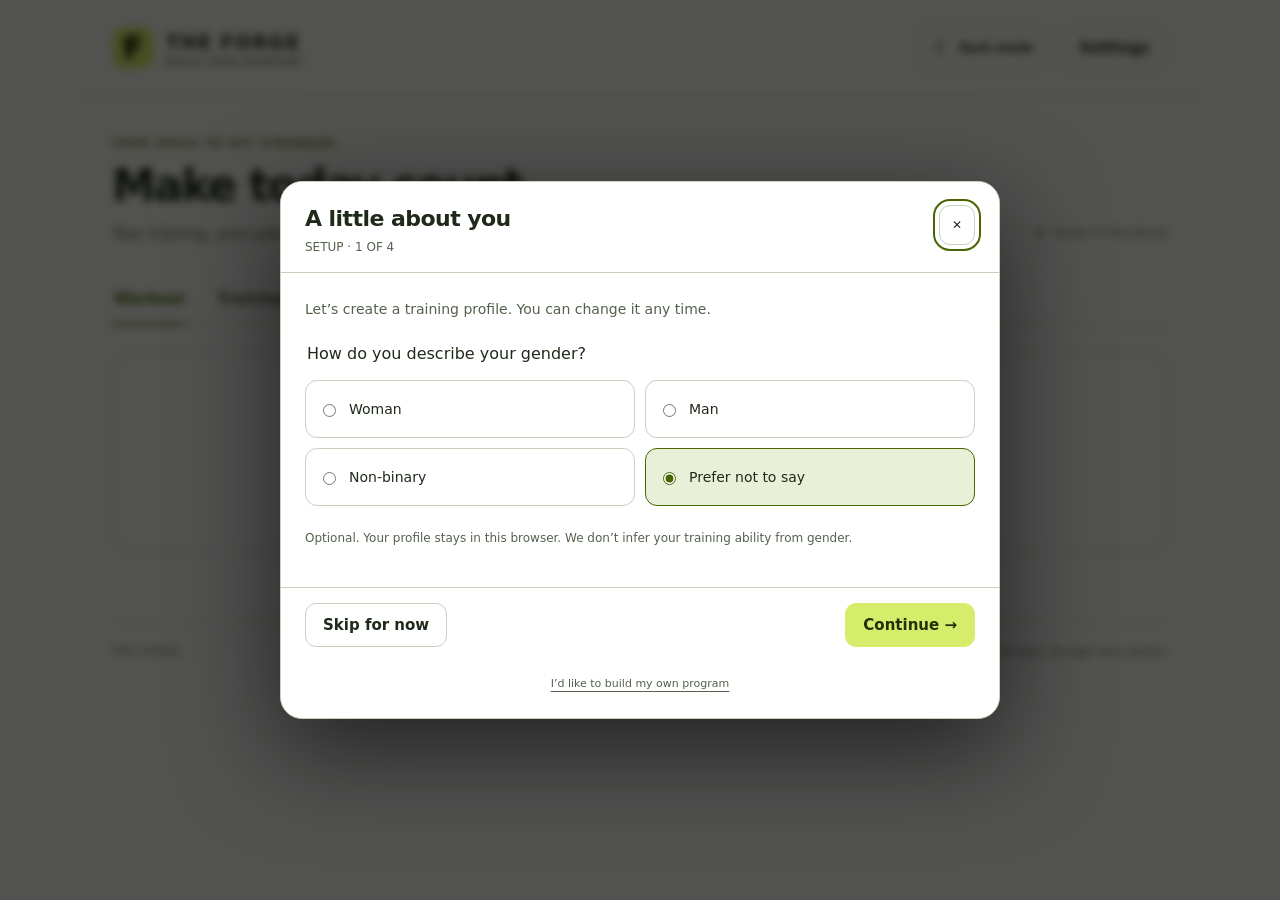
==== commit 6a534dd2: "Make programs easy to change, remove or choose later Put change and remove controls above the workou" ====
--- a/index.html
+++ b/index.html
@@ -1,51 +1,56 @@
-<!doctype html>
-<html lang="en" data-theme="dark">
-<head>
-  <meta charset="utf-8">
-  <meta name="viewport" content="width=device-width, initial-scale=1, viewport-fit=cover">
-  <meta name="theme-color" content="#111310">
-  <meta name="description" content="Your training, your way. Choose a plan, swap exercises, and build your own workouts with THE FORGE.">
-  <link rel="manifest" href="./manifest.webmanifest">
-  <link rel="icon" href="./icon-192.png">
-  <link rel="apple-touch-icon" href="./icon-192.png">
-  <script src="./theme.js"></script>
-  <link rel="stylesheet" href="./styles.css">
-  <title>THE FORGE · Your training, your way</title>
-  <script src="./exercises.js" defer></script>
-  <script src="./programs.js" defer></script>
-  <script src="./data.js" defer></script>
-  <script src="./program-model.js" defer></script>
-  <script src="./model.js" defer></script>
-  <script src="./program-ui.js" defer></script>
-  <script src="./app.js" defer></script>
-</head>
-<body>
-  <a class="skip-link" href="#main">Skip to workout</a>
-  <header class="app-header shell">
-    <a class="brand" href="#workout" aria-label="The Forge home"><span class="brand-mark" aria-hidden="true">F</span><span>THE FORGE<small>BUILD YOUR EVERYDAY</small></span></a>
-    <div class="header-actions">
-      <button class="button subtle theme-toggle" id="themeToggle" type="button" aria-label="Switch to light mode" title="Switch to light mode"><span id="themeIcon" aria-hidden="true">☀</span><span class="theme-label" id="themeLabel">Light mode</span></button>
-      <button class="button subtle" id="settingsBtn" title="Settings and backup">Settings</button>
-    </div>
-  </header>
-  <main class="shell" id="main" tabindex="-1">
-    <div class="welcome"><div><div class="eyebrow">YOUR SPACE TO GET STRONGER</div><h1>Make today count<span>.</span></h1><p>Your training, your pace. Let’s put in the work.</p></div><span class="local-label"><i></i> Saved on this device</span></div>
-    <nav class="main-nav" aria-label="Main navigation">
-      <button data-view="workout" aria-current="page">Workout</button>
-      <button data-view="plans">Training plans</button>
-      <button data-view="calendar">My week</button>
-      <button data-view="history">History</button>
-    </nav>
-    <div id="storageAlert" class="notice" role="alert" hidden></div>
-    <section id="viewWorkout" aria-label="Your workout"></section>
-    <section id="viewPlans" aria-label="Training plans" hidden></section>
-    <section id="viewHistory" aria-label="Workout history" hidden></section>
-    <section id="viewCalendar" aria-label="Combined weekly calendar" hidden></section>
-    <p id="saveStatus" class="save-status" role="status">Your changes save automatically.</p>
-    <footer>THE FORGE <span>Small steps. Stronger every session.</span></footer>
-  </main>
-  <dialog id="modal" aria-labelledby="modalTitle"><div id="modalContent"></div></dialog>
-  <div id="toast" class="toast" role="status"></div>
-  <noscript><p class="notice">Enable JavaScript to choose and log your workouts.</p></noscript>
-</body>
-</html>
+<!doctype html>
+<html lang="en" data-theme="dark">
+<head>
+  <meta charset="utf-8">
+  <meta name="viewport" content="width=device-width, initial-scale=1, viewport-fit=cover">
+  <meta name="theme-color" content="#111310">
+  <meta name="description" content="Your training, your way. Choose a plan, swap exercises, and build your own workouts with THE FORGE.">
+  <link rel="manifest" href="./manifest.webmanifest">
+  <link rel="icon" href="./icon-192.png">
+  <link rel="apple-touch-icon" href="./icon-192.png">
+  <script src="./theme.js"></script>
+  <link rel="stylesheet" href="./styles.css">
+  <link rel="stylesheet" href="./catalog.css">
+  <link rel="stylesheet" href="./program-controls.css">
+  <title>THE FORGE · Your training, your way</title>
+  <script src="./exercises.js" defer></script>
+  <script src="./exercises-expanded.js" defer></script>
+  <script src="./programs.js" defer></script>
+  <script src="./programs-expanded.js" defer></script>
+  <script src="./catalog.js" defer></script>
+  <script src="./data.js" defer></script>
+  <script src="./program-model.js" defer></script>
+  <script src="./model.js" defer></script>
+  <script src="./program-ui.js" defer></script>
+  <script src="./app.js" defer></script>
+</head>
+<body>
+  <a class="skip-link" href="#main">Skip to workout</a>
+  <header class="app-header shell">
+    <a class="brand" href="#workout" aria-label="The Forge home"><span class="brand-mark" aria-hidden="true">F</span><span>THE FORGE<small>BUILD YOUR EVERYDAY</small></span></a>
+    <div class="header-actions">
+      <button class="button subtle theme-toggle" id="themeToggle" type="button" aria-label="Switch to light mode" title="Switch to light mode"><span id="themeIcon" aria-hidden="true">☀</span><span class="theme-label" id="themeLabel">Light mode</span></button>
+      <button class="button subtle" id="settingsBtn" title="Settings and backup">Settings</button>
+    </div>
+  </header>
+  <main class="shell" id="main" tabindex="-1">
+    <div class="welcome"><div><div class="eyebrow">YOUR SPACE TO GET STRONGER</div><h1>Make today count<span>.</span></h1><p>Your training, your pace. Let’s put in the work.</p></div><span class="local-label"><i></i> Saved on this device</span></div>
+    <nav class="main-nav" aria-label="Main navigation">
+      <button data-view="workout" aria-current="page">Workout</button>
+      <button data-view="plans">Training plans</button>
+      <button data-view="calendar">My week</button>
+      <button data-view="history">History</button>
+    </nav>
+    <div id="storageAlert" class="notice" role="alert" hidden></div>
+    <section id="viewWorkout" aria-label="Your workout"></section>
+    <section id="viewPlans" aria-label="Training plans" hidden></section>
+    <section id="viewHistory" aria-label="Workout history" hidden></section>
+    <section id="viewCalendar" aria-label="Combined weekly calendar" hidden></section>
+    <p id="saveStatus" class="save-status" role="status">Your changes save automatically.</p>
+    <footer>THE FORGE <span>Small steps. Stronger every session.</span></footer>
+  </main>
+  <dialog id="modal" aria-labelledby="modalTitle"><div id="modalContent"></div></dialog>
+  <div id="toast" class="toast" role="status"></div>
+  <noscript><p class="notice">Enable JavaScript to choose and log your workouts.</p></noscript>
+</body>
+</html>
--- a/catalog.css
+++ b/catalog.css
@@ -0,0 +1,16 @@
+body[data-current-view="plans"] .welcome{display:none}
+/* Equipment-led library, using the app's existing light and dark theme tokens. */
+.catalog-hero{display:grid;grid-template-columns:1.1fr 1fr;overflow:hidden;border:1px solid var(--line);border-radius:24px;background:var(--surface);margin:12px 0 42px;min-height:340px}
+.catalog-hero>div:first-child{padding:42px}.catalog-hero h1{font-size:clamp(32px,4.1vw,60px);line-height:1.06;letter-spacing:-.045em;margin:18px 0}.catalog-hero p{max-width:410px;line-height:1.7;color:var(--muted)}
+.hero-facts{display:flex;flex-wrap:wrap;gap:14px 24px;margin-top:24px;font-size:12px}.hero-facts strong{font-size:20px;margin-right:5px}.hero-art{position:relative;min-width:0}.hero-art img{width:100%;height:100%;object-fit:cover;display:block}.hero-art-caption{position:absolute;bottom:0;left:0;right:0;padding:35px 24px 20px;background:linear-gradient(transparent,rgba(0,0,0,.78));color:#fff;font-size:10px;letter-spacing:.18em;font-weight:800}
+.section-caption{display:flex;gap:16px;justify-content:space-between;align-items:baseline;margin:26px 0 14px}.section-caption h3{font-size:19px;margin:0}.section-caption>span{font-size:13px;color:var(--muted)}
+.audience-grid{display:grid;grid-template-columns:repeat(4,minmax(0,1fr));gap:12px}.audience-tile{text-align:left;background:var(--surface);color:var(--ink);padding:20px;border:1px solid var(--line);border-radius:16px;display:flex;flex-direction:column;gap:10px;min-height:190px;cursor:pointer}.audience-tile small{font-size:9px;letter-spacing:.12em;color:var(--muted);font-weight:800}.audience-tile strong{font-size:19px;line-height:1.25}.audience-tile span{color:var(--muted);font-size:12px;line-height:1.6}.audience-tile em{font-size:12px;font-style:normal;font-weight:800;margin-top:auto}.audience-tile[aria-pressed=true]{border-color:var(--accent);background:var(--accent-panel)}
+.browse-chips{display:flex;flex-wrap:wrap;gap:9px}.browse-chip{display:flex;align-items:center;gap:15px;border:1px solid var(--line);border-radius:999px;color:var(--ink);background:var(--surface);padding:12px 16px;min-height:44px;font:inherit;font-size:13px;cursor:pointer}.browse-chip strong{color:var(--muted);font-size:11px}.browse-chip[aria-pressed=true]{border-color:var(--accent);background:var(--accent-panel)}.browse-chip:hover,.audience-tile:hover{border-color:var(--accent)}
+.muscle-browser{margin-top:22px}.muscle-browser>summary{font-size:14px;font-weight:750;cursor:pointer;padding:10px 0}.muscle-chips{margin-top:10px}.catalog-results-head{scroll-margin-top:20px;margin-top:42px}.catalog-filter-footer{display:flex;gap:14px;justify-content:space-between;align-items:center;margin:8px 0 18px}.catalog-filter-footer .filter-check{margin:0;line-height:1.5}.catalog-toolbar{grid-template-columns:repeat(4,minmax(0,1fr))}.catalog-toolbar input,.catalog-toolbar select{width:100%;min-width:0}.catalog-toolbar label{min-width:0}
+#catalogCount{font-size:12px;color:var(--muted);margin:20px 0}#planGrid{align-items:stretch;gap:20px}.visual-plan{padding:0;overflow:hidden;display:flex;flex-direction:column;border-radius:19px}.plan-photo{position:relative;aspect-ratio:1.8;overflow:hidden;background:var(--surface)}.plan-photo img{width:100%;height:100%;object-fit:cover;display:block;transition:transform .3s ease}.visual-plan:hover .plan-photo img{transform:scale(1.025)}.photo-label,.photo-active{position:absolute;left:14px;bottom:13px;border-radius:20px;background:rgba(20,25,19,.85);color:#fff;padding:7px 11px;font-size:10px;text-transform:uppercase;letter-spacing:.08em;font-weight:800}.photo-active{left:auto;right:14px;background:#d2ed91;color:#152009}.plan-card-body{display:flex;flex:1;flex-direction:column;padding:21px;gap:14px;min-width:0}.plan-kicker{font-size:10px;font-weight:800;text-transform:uppercase;letter-spacing:.08em;color:var(--muted)}.plan-card-body h3{margin:0;font-size:21px;line-height:1.25;letter-spacing:-.02em}.plan-card-body .plan-description{font-size:13px;line-height:1.65;margin:0;color:var(--muted)}
+.plan-metrics{display:grid;grid-template-columns:repeat(3,minmax(0,1fr));gap:8px;padding:14px 0;border-top:1px solid var(--line);border-bottom:1px solid var(--line)}.plan-metrics span{display:flex;flex-direction:column;gap:4px;font-size:10px;color:var(--muted)}.plan-metrics strong{font-size:21px;color:var(--ink);font-weight:750}.plan-tags{display:flex;gap:6px;flex-wrap:wrap}.plan-tags span{border:1px solid var(--line);padding:5px 8px;border-radius:6px;font-size:10px;color:var(--muted)}.plan-card-body .plan-buttons{display:flex;flex-wrap:wrap;gap:8px;margin-top:auto}.plan-card-body .plan-buttons .button{padding:11px 13px;font-size:12px;flex:1;min-height:44px}.plan-card-body .mismatch{font-size:11px;line-height:1.5}.preview-equipment{display:block;width:100%;height:200px;object-fit:cover;border-radius:14px;margin-bottom:20px}
+.population-guide{background:var(--surface);border:1px solid var(--line);border-radius:13px;padding:16px 20px;margin:14px 0}.population-guide>summary{font-weight:750;cursor:pointer;line-height:1.5}.population-guide p,.population-guide li{font-size:13px;line-height:1.75}.population-guide ul{padding-left:20px}.source-links{display:flex;flex-direction:column;gap:10px;font-size:12px}.context-consent{line-height:1.6}.context-consent input{flex-shrink:0;margin-top:5px}
+@media(min-width:1100px){#planGrid{grid-template-columns:repeat(3,minmax(0,1fr))}}
+@media(max-width:900px){.catalog-hero{grid-template-columns:1fr 1fr;min-height:300px}.catalog-hero>div:first-child{padding:28px}.audience-grid{grid-template-columns:repeat(2,minmax(0,1fr))}.catalog-toolbar{grid-template-columns:repeat(2,minmax(0,1fr))}.section-caption{display:block}.section-caption>span{display:block;margin-top:8px}}
+@media(max-width:600px){.catalog-hero{grid-template-columns:1fr;margin-bottom:28px;border-radius:18px}.catalog-hero>div:first-child{padding:26px}.catalog-hero h1{font-size:37px}.hero-art{height:170px}.hero-facts{font-size:10px;gap:12px}.hero-facts strong{font-size:18px}.audience-grid{gap:9px}.audience-tile{padding:16px;min-height:202px;gap:9px}.audience-tile strong{font-size:17px}.audience-tile small{font-size:8px}.audience-tile span{font-size:11px}.browse-chip{font-size:12px;padding:11px 13px;gap:10px}.catalog-filter-footer{align-items:flex-start;flex-direction:column;gap:6px}.catalog-results-head{margin-top:30px}.catalog-results-head h2{font-size:24px}.plan-photo{aspect-ratio:1.9}.plan-card-body{padding:21px}.preview-equipment{height:160px}.population-guide{padding:15px}.catalog-toolbar{gap:12px}#planGrid{grid-template-columns:minmax(0,1fr)}}
+@media(prefers-reduced-motion:reduce){.plan-photo img{transition:none}.visual-plan:hover .plan-photo img{transform:none}}
--- a/program-controls.css
+++ b/program-controls.css
@@ -0,0 +1,6 @@
+/* Program management sits above the session so it is reachable on phones. */
+.program-actions{display:flex;align-items:center;flex-wrap:wrap;gap:12px;margin:4px 0 22px;padding:12px 0;border-bottom:1px solid var(--line)}
+.program-actions .danger{min-height:44px;padding:10px 12px}
+.replacement-banner{display:flex;justify-content:space-between;align-items:center;gap:20px;margin:12px 0 24px}.replacement-banner p{margin:6px 0 0;max-width:650px;font-size:13px;line-height:1.6}.replacement-banner .button{flex-shrink:0}
+.program-removal-footer{flex-wrap:wrap}.program-removal-footer .button{min-height:44px;white-space:normal}.active-row{flex-wrap:wrap}
+@media(max-width:600px){.replacement-banner{align-items:flex-start;flex-direction:column;gap:12px}.program-removal-footer .button{flex:1 1 100%}.program-actions{gap:8px}.program-actions .button,.program-actions .text-button{flex:1;min-width:130px}.active-row>strong{flex-basis:100%}}
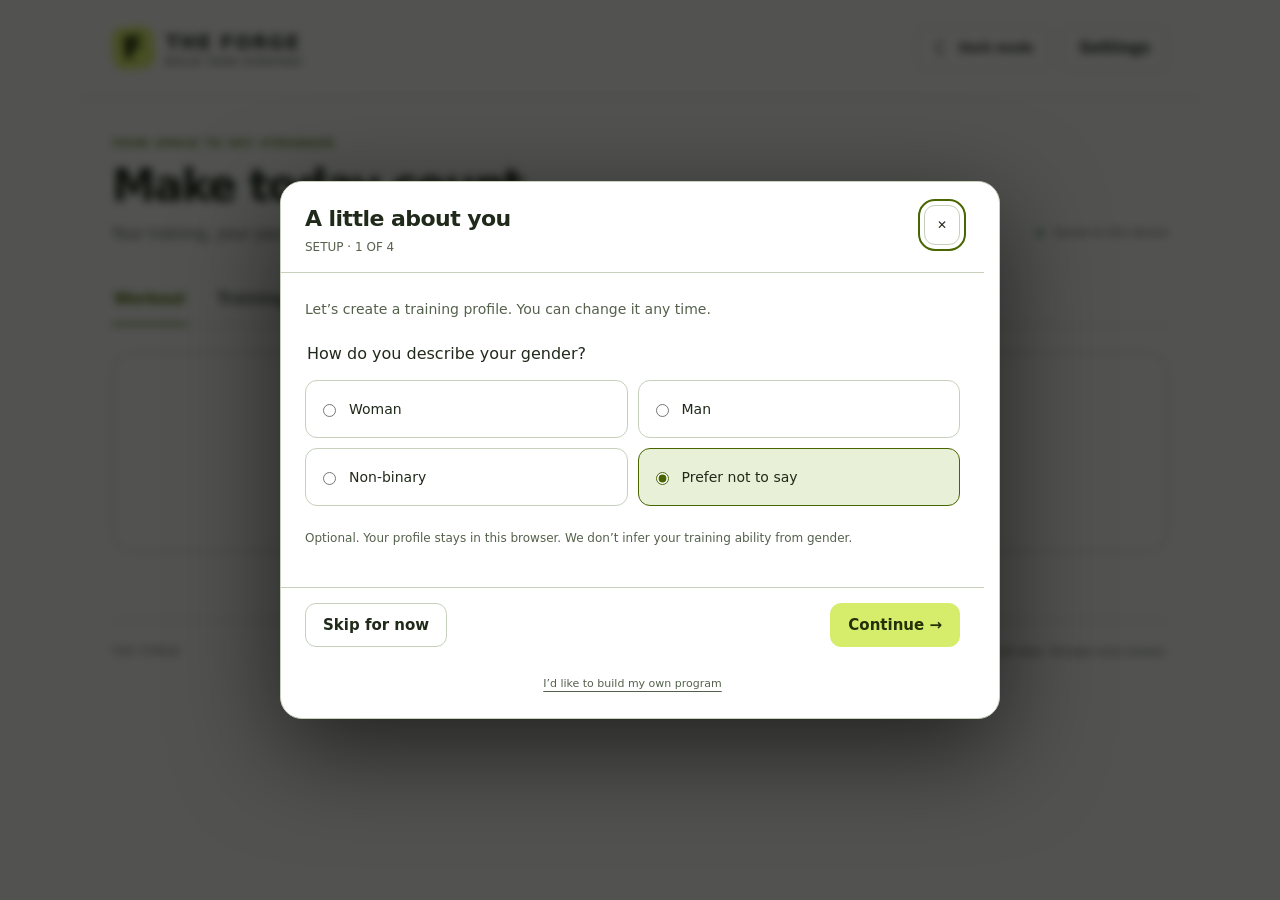
==== commit 3e275597: "Curate male exercise demonstrations and refine the mobile workout interface" ====
--- a/index.html
+++ b/index.html
@@ -12,12 +12,15 @@
   <link rel="stylesheet" href="./styles.css">
   <link rel="stylesheet" href="./catalog.css">
   <link rel="stylesheet" href="./program-controls.css">
+  <link rel="stylesheet" href="./program-weeks.css">
+  <link rel="stylesheet" href="./mobile.css">
   <title>THE FORGE · Your training, your way</title>
   <script src="./exercises.js" defer></script>
   <script src="./exercises-expanded.js" defer></script>
   <script src="./programs.js" defer></script>
   <script src="./programs-expanded.js" defer></script>
   <script src="./catalog.js" defer></script>
+  <script src="./reviewed-videos.js" defer></script>
   <script src="./data.js" defer></script>
   <script src="./program-model.js" defer></script>
   <script src="./model.js" defer></script>
--- a/program-weeks.css
+++ b/program-weeks.css
@@ -0,0 +1,5 @@
+.program-duration{display:flex;flex-wrap:wrap;align-items:baseline;gap:8px 18px;padding:14px 16px;background:var(--accent-panel);border:1px solid var(--line);border-radius:12px;margin:16px 0}.program-duration strong{font-size:19px}.program-duration span{font-size:12px;color:var(--muted)}
+.recommendation-weeks>summary,.week-settings>summary{cursor:pointer;font-weight:750;line-height:1.5;padding:12px 0}.recommendation-weeks{margin:12px 0 18px}.week-settings{margin:12px 0 22px}.week-settings .program-controls{margin-top:14px}
+.program-week-browser{margin:18px 0;border:1px solid var(--line);border-radius:16px;padding:20px;scroll-margin-top:16px;background:var(--surface)}.week-overview{display:flex;align-items:center;justify-content:space-between;gap:16px;flex-wrap:wrap}.week-overview h3{font-size:24px;letter-spacing:-.02em;margin:7px 0 10px}.week-navigation{display:flex;align-items:flex-end;gap:8px;max-width:100%}.week-navigation label{font-size:12px;font-weight:650;display:flex;flex-direction:column;gap:5px;min-width:0}.week-navigation select{width:100%;max-width:230px;min-width:0}.week-navigation .button{min-width:44px;min-height:44px;padding:10px}.week-guidance{font-size:13px;line-height:1.65;margin:18px 0 8px}.week-preview-note{font-size:12px;line-height:1.6;color:var(--muted)}.week-days .preview-day>h4{font-size:17px;margin:18px 0 12px;line-height:1.4}.week-days .preview-day{padding-block:8px 14px}.recommendation-weeks .program-week-browser{padding:16px}
+.workout-week-overview{display:flex;align-items:center;justify-content:space-between;gap:16px;flex-wrap:wrap;border:1px solid var(--line);border-radius:14px;padding:18px 20px;margin:12px 0 22px;background:var(--surface)}.workout-week-overview>div{display:flex;flex-direction:column;gap:6px}.workout-week-overview strong{font-size:22px}.workout-week-overview small{color:var(--muted)}.workout-week-overview label{font-size:12px;font-weight:650;display:flex;flex-direction:column;gap:6px;max-width:100%}.workout-week-overview select{min-width:200px;max-width:100%}
+@media(max-width:600px){.program-week-browser{padding:15px}.week-overview{align-items:flex-start;flex-direction:column}.week-navigation{width:100%}.week-navigation label{flex:1}.week-navigation select{max-width:none}.workout-week-overview{padding:17px}.workout-week-overview label{width:100%}.workout-week-overview select{width:100%;min-width:0}.program-duration{align-items:flex-start;flex-direction:column}.program-duration strong{font-size:20px}.week-days .prescription{gap:10px}.week-days .prescription small{line-height:1.6}.recommendation-weeks .program-week-browser{padding:12px}}
--- a/mobile.css
+++ b/mobile.css
@@ -0,0 +1,71 @@
+/* Shared technique guide: stable video sizing and readable, touchable controls. */
+html{scroll-padding-top:72px}
+body:has(dialog[open]){overflow:hidden}
+dialog{overscroll-behavior:contain;scrollbar-gutter:stable}
+.exercise-dialog{width:min(800px,calc(100% - 24px))}
+.exercise-dialog .modal-header{align-items:center}
+#closeVideo{width:48px;min-width:48px;min-height:48px;padding:0;font-size:18px}
+.exercise-details{line-height:1.65}
+.exercise-details .video-frame{min-height:0;border-radius:12px;overflow:hidden}
+.exercise-details h3{margin-top:24px;margin-bottom:12px;font-size:18px}
+.exercise-details ol,.exercise-details ul{padding-left:24px;margin-block:12px 20px}
+.exercise-details li{padding-left:4px;margin-bottom:12px}
+.demo-caption{display:flex;flex-wrap:wrap;justify-content:space-between;gap:4px 16px;font-size:12px;color:var(--muted);margin-block:8px}
+.demo-caption a{display:inline-flex;align-items:center;min-height:44px;color:var(--accent)}
+#videoStatus{min-height:24px;margin-block:8px 16px;color:var(--muted);font-size:13px}
+.technique-muscles{font-size:13px;margin-block:24px}
+.video-preferences{display:flex;flex-wrap:wrap;gap:8px;margin-block:16px}
+.video-selection p{font-size:13px}
+.exercise-details>.button{margin:0 8px 8px 0;white-space:normal;text-align:left}
+.button,.done,.day-tab{transition:background-color .15s,border-color .15s,color .15s}
+@media(max-width:650px){
+  .shell{padding-inline:max(16px,env(safe-area-inset-left)) max(16px,env(safe-area-inset-right))}
+  input,select,textarea,.date-control input,.toolbar select,.builder-targets input{font-size:16px}
+  button,.button.small,.exercise-tools .button,.timer-presets button{min-height:44px}
+  .main-nav{position:sticky;top:0;z-index:3;background:var(--bg);gap:0;justify-content:space-between;overflow-x:auto;overscroll-behavior-x:contain;scrollbar-width:none}
+  .main-nav button{min-height:54px;padding-inline:5px;white-space:nowrap;font-size:12px}
+  .workout-layout{gap:20px}
+  .workout-aside{order:0}
+  .workout-aside .sticky-panel{display:block}
+  .workout-aside .session-progress{position:fixed;z-index:4;bottom:0;left:0;right:0;border-radius:18px 18px 0 0;margin:0;display:grid;grid-template-columns:minmax(0,1fr) auto;align-items:center;gap:0 16px;padding:10px max(16px,env(safe-area-inset-right)) calc(10px + env(safe-area-inset-bottom)) max(16px,env(safe-area-inset-left));box-shadow:0 -8px 28px #0002;background:var(--surface)}
+  .session-progress>.eyebrow,.session-progress>h3{display:none}
+  .workout-aside .session-progress .progress-count{grid-column:1;grid-row:1;line-height:1.2;margin:0}
+  .workout-aside .session-progress .progress-count strong{font-size:24px}
+  .workout-aside .session-progress .progress-count span{font-size:12px}
+  .workout-aside .session-progress .progress-track{grid-column:1;grid-row:2;margin:6px 0 0;height:4px}
+  .workout-aside .session-progress .button{grid-column:2;grid-row:1/3;width:auto;min-height:48px;margin:0;padding-inline:18px;font-size:13px}
+  body:has(#viewWorkout:not([hidden]) .session-progress) #main{padding-bottom:calc(90px + env(safe-area-inset-bottom))}
+  body:has(#viewWorkout:not([hidden]) .session-progress) .toast{bottom:calc(90px + env(safe-area-inset-bottom))}
+  .workout-aside .rest-card{padding:18px;display:grid;grid-template-columns:1fr 1fr;gap:4px 16px}
+  .workout-aside .rest-card h3{font-size:14px}
+  .workout-aside .rest-card .timer-value{font-size:30px;grid-column:1;grid-row:2/4}
+  .rest-card .timer-actions{grid-column:2;grid-row:1/4;align-items:center}
+  .rest-card .timer-actions .button{min-width:0;padding:10px;min-height:48px}
+  .workout-aside .timer-presets{display:flex;grid-column:1/-1;flex-wrap:wrap;gap:8px;margin-top:8px}
+  .workout-aside .timer-presets button{min-width:40px;min-height:44px;font-size:12px}
+  .exercise{padding:16px;border-radius:16px;scroll-margin-top:70px;scroll-margin-bottom:110px}
+  .exercise-heading{flex-wrap:wrap;gap:8px}
+  .exercise-title{flex:1 1 150px}
+  .exercise h3{font-size:16px;line-height:1.35}
+  .exercise-tools .button{min-width:44px;font-size:12px}
+  .set-grid{grid-template-columns:24px minmax(0,1fr) minmax(0,1fr) 48px;gap:8px}
+  .set-grid input,.done{min-height:50px;height:50px;scroll-margin-block:90px 140px}
+  .set-grid input{padding-inline:4px;appearance:textfield}
+  .set-grid input::-webkit-inner-spin-button,.set-grid input::-webkit-outer-spin-button{appearance:none;margin:0}
+  .done{width:48px}
+  .day-tab{min-width:112px;min-height:72px;scroll-snap-align:start}
+  .day-tabs{scroll-snap-type:x proximity}
+  .date-control{max-width:155px}
+  .date-control input{font-size:16px;min-height:44px;width:100%;max-width:155px}
+  dialog{max-height:calc(100dvh - 24px);width:calc(100% - 16px);border-radius:18px}
+  .exercise-dialog{width:100%;max-width:none;height:100dvh;max-height:100dvh;margin:0;border:0;border-radius:0;padding-bottom:env(safe-area-inset-bottom)}
+  .exercise-dialog .modal-header{padding-top:calc(14px + env(safe-area-inset-top));padding-bottom:14px;gap:12px}
+  .exercise-dialog .modal-header h2{font-size:21px;overflow-wrap:anywhere}
+  .exercise-details{padding:16px;font-size:15px}
+  .demo-caption{font-size:12px}
+  .video-preferences .button{flex:1 1 140px;min-height:48px;font-size:13px}
+  .modal-footer{padding-bottom:calc(12px + env(safe-area-inset-bottom));flex-wrap:wrap}
+  .modal-footer .button{min-height:48px}
+  .catalog-toolbar input,.catalog-toolbar select,.program-controls select{font-size:16px}
+}
+@media(prefers-reduced-motion:reduce){.button,.done,.day-tab{transition:none}}
